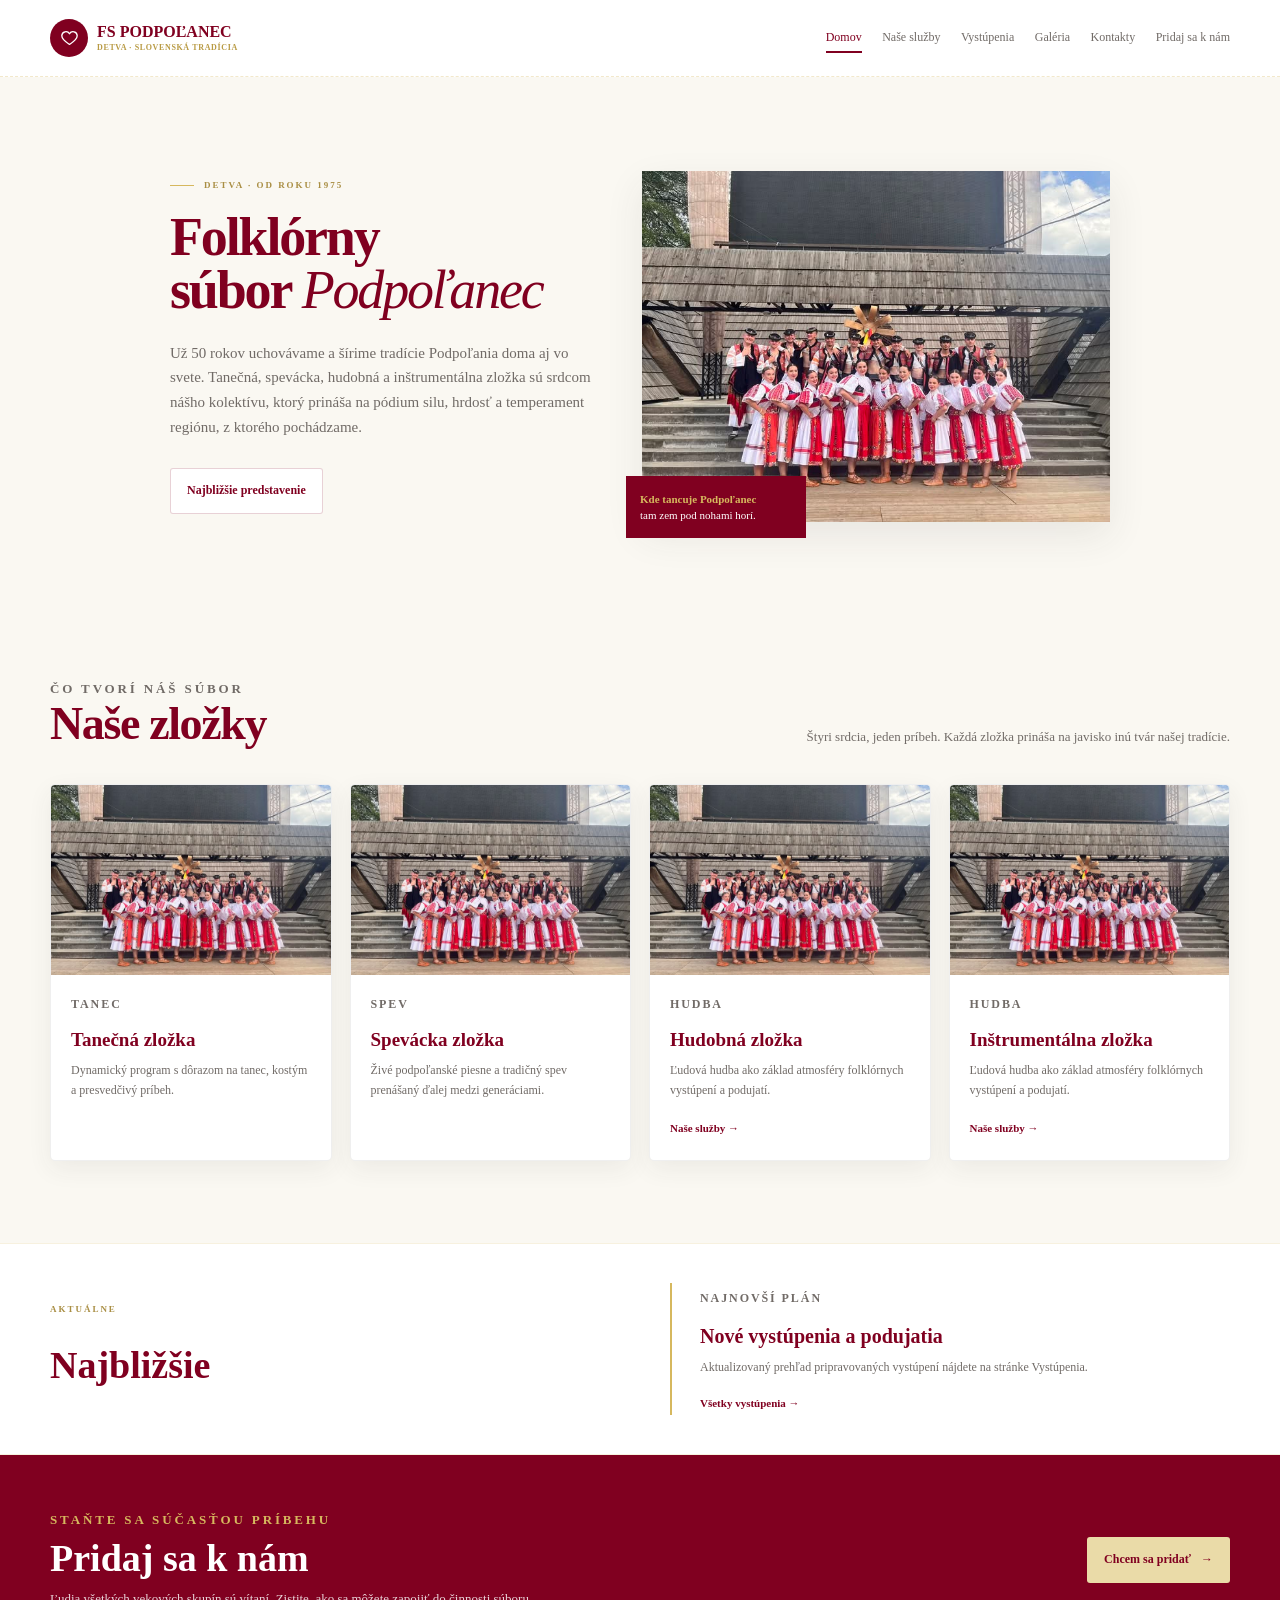
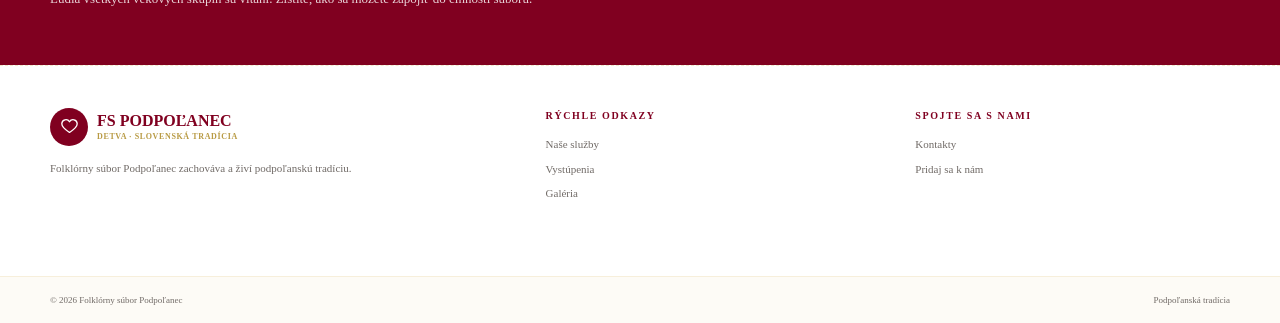
==== index.html @ 371259ec "takmer dokončená stránka domov" ====
<!doctype html>
<html lang="sk">
  <head>
    <meta charset="utf-8">
    <meta name="viewport" content="width=device-width, initial-scale=1">
    <meta name="theme-color" content="#faf8f2">
    <title>Folklórny súbor Podpoľanec | Domov</title>
    <link rel="stylesheet" href="styles.css">
    <script src="script.js" defer></script>
  </head>
  <body>
    <header class="site-header">
      <div class="header-inner">
        <a class="brand" href="index.html" aria-label="Folklórny súbor Podpoľanec, domov">
          <span class="brand-mark" aria-hidden="true"><svg viewBox="0 0 24 24"><path d="M20.8 8.8c0 4.1-8.8 10-8.8 10S3.2 12.9 3.2 8.8a4.7 4.7 0 0 1 8.8-2.2 4.7 4.7 0 0 1 8.8 2.2Z"/></svg></span>
          <span class="brand-copy"><span class="brand-name">FS PODPOĽANEC</span><span class="brand-tagline">DETVA · SLOVENSKÁ TRADÍCIA</span></span>
        </a>
        <button class="menu-toggle" type="button" aria-label="Otvoriť navigáciu" aria-expanded="false" aria-controls="primary-navigation"><span></span><span></span><span></span></button>
        <nav class="primary-navigation" id="primary-navigation" aria-label="Hlavná navigácia">
          <a class="nav-link is-current" href="index.html" aria-current="page">Domov</a>
          <a class="nav-link" href="nase-sluzby.html">Naše služby</a>
          <a class="nav-link" href="vystupenia.html">Vystúpenia</a>
          <a class="nav-link" href="galeria.html">Galéria</a>
          <a class="nav-link" href="kontakty.html">Kontakty</a>
          <a class="nav-link" href="pridaj-sa-k-nam.html">Pridaj sa k nám</a>
        </nav>
      </div>
    </header>

    <main>
      <section class="hero">
        <div class="hero-inner">
          <div class="hero-copy">
            <p class="hero-kicker"><span></span>Detva · od roku 1975</p>
            <h1><span>Folklórny</span><span>súbor <em>Podpoľanec</em></span></h1>
            <p class="hero-intro">Už 50 rokov uchovávame a šírime tradície Podpoľania doma aj vo svete. Tanečná, spevácka, hudobná a inštrumentálna zložka sú srdcom nášho kolektívu, ktorý prináša na pódium silu, hrdosť a temperament regiónu, z ktorého pochádzame.</p>
            <div class="hero-actions">
              <a class="button button-secondary" href="vystupenia.html">Najbližšie predstavenie</a>
            </div>
          </div>
          <div class="hero-media">
            <img src="assets/foto%20domov.jpg" alt="Folklórny súbor na vystúpení">
            <p class="hero-caption"><strong>Kde tancuje Podpoľanec</strong><br>tam zem pod nohami horí.</p>
          </div>
        </div>
      </section>

      <section class="section section-cream" aria-labelledby="ensembles-title">
        <div class="container">
          <div class="section-heading">
            <div><p class="section-kicker">Čo tvorí náš súbor</p><h2 id="ensembles-title">Naše zložky</h2></div>
            <p>Štyri srdcia, jeden príbeh. Každá zložka prináša na javisko inú tvár našej tradície.</p>
          </div>
          <div class="card-grid">
            <article class="card">
              <img class="card-image" src="assets/foto%20domov.jpg" alt="Tanečný pohyb súboru">
              <div class="card-body"><p class="card-kicker">Tanec</p><h3>Tanečná zložka</h3><p>Dynamický program s dôrazom na tanec, kostým a presvedčivý príbeh.</p></div>
            </article>
            <article class="card">
              <img class="card-image" src="assets/foto%20domov.jpg" alt="Vystúpenie folklórneho súboru">
              <div class="card-body"><p class="card-kicker">Spev</p><h3>Spevácka zložka</h3><p>Živé podpoľanské piesne a tradičný spev prenášaný ďalej medzi generáciami.</p></div>
            </article>
            <article class="card">
              <img class="card-image" src="assets/foto%20domov.jpg" alt="Folklórny hudobný program">
              <div class="card-body"><p class="card-kicker">Hudba</p><h3>Hudobná zložka</h3><p>Ľudová hudba ako základ atmosféry folklórnych vystúpení a podujatí.</p><a class="card-link" href="nase-sluzby.html">Naše služby →</a></div>
            </article>
            <article class="card">
              <img class="card-image" src="assets/foto%20domov.jpg" alt="Členovia súboru na javisku">
              <div class="card-body"><p class="card-kicker">Hudba</p><h3>Inštrumentálna zložka</h3><p>Ľudová hudba ako základ atmosféry folklórnych vystúpení a podujatí.</p><a class="card-link" href="nase-sluzby.html">Naše služby →</a></div>
            </article>
          </div>
        </div>
      </section>

      <section class="news-strip">
        <div class="container news-inner">
          <div class="news-title"><p class="section-kicker">Aktuálne</p><h2>Najbližšie</h2></div>
          <article class="news-feature"><p class="card-kicker">Najnovší plán</p><h3>Nové vystúpenia a podujatia</h3><p>Aktualizovaný prehľad pripravovaných vystúpení nájdete na stránke Vystúpenia.</p><a class="card-link" href="vystupenia.html">Všetky vystúpenia →</a></article>
        </div>
      </section>

      <section class="join-banner">
        <div class="container join-inner">
          <div><p class="eyebrow">Staňte sa súčasťou príbehu</p><h2>Pridaj sa k nám</h2><p>Ľudia všetkých vekových skupín sú vítaní. Zistite, ako sa môžete zapojiť do činnosti súboru.</p></div>
          <a class="button" href="pridaj-sa-k-nam.html">Chcem sa pridať <span aria-hidden="true">→</span></a>
        </div>
      </section>
    </main>

    <footer class="site-footer">
      <div class="container footer-inner">
        <div class="footer-about"><a class="brand" href="index.html"><span class="brand-mark" aria-hidden="true"><svg viewBox="0 0 24 24"><path d="M20.8 8.8c0 4.1-8.8 10-8.8 10S3.2 12.9 3.2 8.8a4.7 4.7 0 0 1 8.8-2.2 4.7 4.7 0 0 1 8.8 2.2Z"/></svg></span><span class="brand-copy"><span class="brand-name">FS PODPOĽANEC</span><span class="brand-tagline">DETVA · SLOVENSKÁ TRADÍCIA</span></span></a><p>Folklórny súbor Podpoľanec zachováva a živí podpoľanskú tradíciu.</p></div>
        <div><h2 class="footer-heading">Rýchle odkazy</h2><div class="footer-links"><a href="nase-sluzby.html">Naše služby</a><a href="vystupenia.html">Vystúpenia</a><a href="galeria.html">Galéria</a></div></div>
        <div><h2 class="footer-heading">Spojte sa s nami</h2><div class="footer-links"><a href="kontakty.html">Kontakty</a><a href="pridaj-sa-k-nam.html">Pridaj sa k nám</a></div></div>
      </div>
      <div class="footer-bottom"><div class="container footer-bottom-inner"><span>© 2026 Folklórny súbor Podpoľanec</span><span>Podpoľanská tradícia</span></div></div>
    </footer>
  </body>
</html>
---- styles.css ----
:root {
  color-scheme: light;
  --burgundy: #800020;
  --burgundy-dark: #680019;
  --cream: #faf8f2;
  --cream-dark: #f2eadb;
  --gold: #d6b85e;
  --gold-light: #eadba8;
  --white: #fff;
  --text: #383333;
  --muted: #716b67;
  --line: rgba(214, 184, 94, 0.32);
  --shadow: 0 14px 36px rgba(56, 51, 51, 0.09);
  --content: 1180px;
}

* {
  box-sizing: border-box;
}

html {
  scroll-behavior: smooth;
}

body {
  min-width: 320px;
  margin: 0;
  color: var(--text);
  background: var(--cream);
  font-family: Georgia, "Times New Roman", serif;
  line-height: 1.6;
}

img {
  max-width: 100%;
}

a {
  color: inherit;
}

button,
input,
select,
textarea {
  font: inherit;
}

.site-header {
  position: relative;
  z-index: 20;
  border-bottom: 1px dashed var(--line);
  background: var(--white);
}

.header-inner {
  display: flex;
  width: min(calc(100% - 48px), var(--content));
  min-height: 76px;
  align-items: center;
  justify-content: space-between;
  gap: 24px;
  margin-inline: auto;
}

.brand {
  display: inline-flex;
  flex: 0 0 auto;
  align-items: center;
  gap: 9px;
  color: var(--burgundy);
  text-decoration: none;
}

.brand-mark {
  display: grid;
  width: 38px;
  aspect-ratio: 1;
  flex: 0 0 auto;
  place-items: center;
  border-radius: 50%;
  background: var(--burgundy);
}

.brand-mark svg {
  width: 21px;
  fill: none;
  stroke: var(--white);
  stroke-linecap: round;
  stroke-linejoin: round;
  stroke-width: 1.5;
}

.brand-copy {
  display: flex;
  flex-direction: column;
  gap: 2px;
}

.brand-name {
  font-size: 16px;
  font-weight: 700;
  line-height: 1.1;
}

.brand-tagline {
  color: #b89a43;
  font-size: 8px;
  font-weight: 700;
  letter-spacing: 0.08em;
  line-height: 1.2;
}

.primary-navigation {
  display: flex;
  height: 76px;
  align-items: center;
  justify-content: flex-end;
  gap: clamp(12px, 1.6vw, 24px);
}

.nav-link {
  position: relative;
  display: inline-flex;
  min-height: 44px;
  align-items: center;
  color: var(--muted);
  font-size: 12px;
  text-decoration: none;
  white-space: nowrap;
}

.nav-link::after {
  position: absolute;
  right: 0;
  bottom: 7px;
  left: 0;
  height: 2px;
  background: var(--burgundy);
  content: "";
  transform: scaleX(0);
  transition: transform 160ms ease;
}

.nav-link:hover,
.nav-link:focus-visible,
.nav-link.is-current {
  color: var(--burgundy);
}

.nav-link:hover::after,
.nav-link:focus-visible::after,
.nav-link.is-current::after {
  transform: scaleX(1);
}

.menu-toggle {
  display: none;
}

.brand:focus-visible,
.menu-toggle:focus-visible,
.nav-link:focus-visible,
.button:focus-visible,
.card-link:focus-visible,
input:focus-visible,
select:focus-visible,
textarea:focus-visible {
  outline: 2px solid var(--gold);
  outline-offset: 3px;
}

.container {
  width: min(calc(100% - 48px), var(--content));
  margin-inline: auto;
}

.narrow-container {
  width: min(calc(100% - 48px), 940px);
  margin-inline: auto;
}

.hero {
  background: var(--cream);
}

.hero-inner {
  display: grid;
  width: min(calc(100% - 48px), 940px);
  min-height: 520px;
  grid-template-columns: minmax(0, 48fr) minmax(0, 52fr);
  column-gap: 40px;
  align-items: center;
  margin-inline: auto;
  padding: 74px 0 56px;
}

.hero-copy {
  position: relative;
  z-index: 2;
  padding-right: 8px;
}

.hero-kicker,
.section-kicker,
.page-kicker,
.eyebrow {
  margin: 0 0 18px;
  color: #a98e43;
  font-size: 9px;
  font-weight: 700;
  letter-spacing: 0.22em;
  text-transform: uppercase;
}

.hero-kicker {
  display: flex;
  align-items: center;
  gap: 10px;
}

.hero-kicker span {
  width: 24px;
  height: 1px;
  background: var(--gold);
}

.hero h1,
.page-title {
  margin: 0;
  color: var(--burgundy);
  line-height: 0.98;
  letter-spacing: -0.04em;
}

.hero h1 {
  font-size: clamp(44px, 5vw, 54px);
}

.hero h1 span {
  display: block;
  white-space: nowrap;
}

.hero h1 em {
  font-weight: 400;
}

.hero-intro,
.page-intro {
  color: var(--muted);
  line-height: 1.65;
}

.hero-intro {
  margin: 24px 0 28px;
  font-size: 15px;
}

.hero-actions {
  display: flex;
  align-items: center;
  gap: 12px;
}

.button {
  display: inline-flex;
  min-height: 46px;
  align-items: center;
  justify-content: center;
  gap: 10px;
  border: 1px solid transparent;
  border-radius: 3px;
  padding: 11px 16px;
  font-size: 12px;
  font-weight: 700;
  text-decoration: none;
  transition: 160ms ease;
}

.button-primary {
  background: var(--burgundy);
  color: var(--white);
}

.button-primary:hover {
  background: var(--burgundy-dark);
  transform: translateY(-1px);
}

.button-secondary {
  border-color: rgba(128, 0, 32, 0.18);
  background: var(--white);
  color: var(--burgundy);
}

.button-gold {
  background: var(--gold-light);
  color: var(--burgundy);
}

.hero-media {
  position: relative;
  width: 100%;
  aspect-ratio: 4 / 3;
  background: #d7d7d7;
  box-shadow: var(--shadow);
}

.hero-media img {
  display: block;
  width: 100%;
  height: 100%;
  object-fit: cover;
}

.hero-caption {
  position: absolute;
  bottom: -16px;
  left: -16px;
  width: 180px;
  margin: 0;
  padding: 16px 14px 14px;
  background: var(--burgundy);
  color: var(--white);
  font-size: 11px;
  line-height: 1.45;
}

.hero-caption strong {
  color: var(--gold);
}

.ensembles {
  border-top: 1px solid rgba(214, 184, 94, 0.16);
  background: rgba(255, 255, 255, 0.35);
}

.ensembles-inner {
  display: grid;
  width: min(calc(100% - 48px), 940px);
  min-height: 132px;
  grid-template-columns: 41% 59%;
  align-items: center;
  margin-inline: auto;
  padding: 34px 0;
}

.ensembles h2,
.section-heading h2 {
  margin: 0;
  color: var(--burgundy);
  letter-spacing: -0.03em;
}

.ensembles h2 {
  font-size: 40px;
  line-height: 1;
}

.ensembles-intro {
  margin: 0;
  color: var(--muted);
  font-size: 13px;
  line-height: 1.7;
}

.section {
  padding: 82px 0;
}

.section-white {
  background: rgba(255, 255, 255, 0.72);
}

.section-cream {
  background: var(--cream);
}

.section-heading {
  display: flex;
  align-items: end;
  justify-content: space-between;
  gap: 32px;
  margin-bottom: 36px;
}

.section-heading h2 {
  font-size: clamp(34px, 4vw, 46px);
  line-height: 1.05;
}

.section-heading p {
  max-width: 430px;
  margin: 0;
  color: var(--muted);
  font-size: 13px;
}

.card-grid {
  display: grid;
  grid-template-columns: repeat(4, minmax(0, 1fr));
  gap: 18px;
}

.card {
  overflow: hidden;
  border: 1px solid rgba(56, 51, 51, 0.08);
  border-radius: 5px;
  background: var(--white);
  box-shadow: 0 8px 24px rgba(56, 51, 51, 0.07);
}

.card-image {
  display: block;
  width: 100%;
  height: 190px;
  object-fit: cover;
  background: var(--cream-dark);
}

.card-body {
  padding: 20px;
}

.card-meta,
.card-kicker {
  color: #a98e43;
  font-size: 8px;
  font-weight: 700;
  letter-spacing: 0.16em;
  text-transform: uppercase;
}

.card h3,
.card h4 {
  margin: 7px 0 10px;
  color: var(--burgundy);
  font-size: 19px;
  line-height: 1.15;
}

.card p {
  margin: 0 0 14px;
  color: var(--muted);
  font-size: 12px;
  line-height: 1.65;
}

.card-link {
  color: var(--burgundy);
  font-size: 11px;
  font-weight: 700;
  text-decoration: none;
}

.news-strip {
  border-top: 1px solid rgba(214, 184, 94, 0.2);
  border-bottom: 1px solid rgba(214, 184, 94, 0.2);
  background: var(--white);
}

.news-inner {
  display: grid;
  min-height: 210px;
  grid-template-columns: 1fr 1fr;
  align-items: center;
  gap: 60px;
}

.news-title h2,
.news-feature h3 {
  color: var(--burgundy);
  margin: 0;
}

.news-title h2 {
  font-size: 38px;
}

.news-feature {
  border-left: 2px solid var(--gold);
  padding-left: 28px;
}

.news-feature h3 {
  font-size: 20px;
}

.news-feature p {
  margin: 6px 0 12px;
  color: var(--muted);
  font-size: 12px;
}

.join-banner {
  background: var(--burgundy);
  color: var(--white);
}

.join-inner {
  display: flex;
  min-height: 210px;
  align-items: center;
  justify-content: space-between;
  gap: 40px;
}

.join-banner .eyebrow {
  color: var(--gold);
  margin-bottom: 8px;
}

.join-banner h2 {
  margin: 0 0 10px;
  font-size: 38px;
  line-height: 1.05;
}

.join-banner p {
  max-width: 560px;
  margin: 0;
  color: rgba(255, 255, 255, 0.82);
  font-size: 13px;
}

.join-banner .button {
  flex: 0 0 auto;
  background: var(--gold-light);
  color: var(--burgundy);
}

.page-hero {
  min-height: 270px;
  border-bottom: 1px solid rgba(214, 184, 94, 0.12);
  background: var(--cream);
}

.page-hero-inner {
  display: grid;
  min-height: 270px;
  grid-template-columns: 1fr 1fr;
  align-items: center;
  gap: 60px;
}

.page-hero h1 {
  font-size: clamp(48px, 6vw, 68px);
}

.page-intro {
  max-width: 470px;
  margin: 0;
  font-size: 14px;
}

.split-hero {
  min-height: 390px;
  align-items: center;
}

.split-hero-media {
  position: relative;
  height: 300px;
  margin-left: 20px;
}

.split-hero-media img {
  width: 100%;
  height: 100%;
  object-fit: cover;
}

.split-hero-media::after {
  position: absolute;
  right: -10px;
  bottom: -10px;
  width: 90px;
  height: 3px;
  background: var(--gold);
  content: "";
}

.split-hero-media .vertical-note {
  position: absolute;
  top: 0;
  right: -30px;
  color: var(--burgundy);
  font-size: 7px;
  font-weight: 700;
  letter-spacing: 0.18em;
  writing-mode: vertical-rl;
  text-transform: uppercase;
}

.story-grid {
  display: grid;
  grid-template-columns: 35% 65%;
  gap: 48px;
  align-items: start;
}

.story-grid h2 {
  margin: 0;
  color: var(--burgundy);
  font-size: 38px;
  line-height: 1.1;
}

.story-grid p {
  margin: 0;
  color: var(--muted);
  font-size: 14px;
}

.ensemble-grid {
  display: grid;
  grid-template-columns: repeat(4, minmax(0, 1fr));
  gap: 18px;
}

.icon-row {
  display: flex;
  gap: 14px;
  margin-bottom: 18px;
  color: var(--burgundy);
  font-size: 11px;
  font-weight: 700;
}

.icon-row span {
  color: var(--muted);
  font-weight: 400;
}

.service-list {
  display: grid;
  grid-template-columns: 1fr;
  gap: 16px;
}

.service-row {
  display: grid;
  min-height: 210px;
  grid-template-columns: 38% 62%;
  overflow: hidden;
  border: 1px solid rgba(56, 51, 51, 0.06);
  border-radius: 5px;
  background: var(--white);
  box-shadow: 0 8px 24px rgba(56, 51, 51, 0.04);
}

.service-row:nth-child(even) {
  grid-template-columns: 62% 38%;
}

.service-row:nth-child(even) .service-image {
  grid-column: 2;
  grid-row: 1;
}

.service-row:nth-child(even) .service-copy {
  grid-column: 1;
  grid-row: 1;
}

.service-image {
  width: 100%;
  height: 100%;
  min-height: 210px;
  object-fit: cover;
}

.service-copy {
  display: flex;
  flex-direction: column;
  justify-content: center;
  padding: 32px 38px;
}

.service-copy h2 {
  margin: 4px 0 10px;
  color: var(--burgundy);
  font-size: 26px;
  line-height: 1.1;
}

.service-copy p {
  margin: 0 0 16px;
  color: var(--muted);
  font-size: 12px;
}

.filter-row {
  display: flex;
  align-items: center;
  justify-content: space-between;
  gap: 20px;
  margin-bottom: 28px;
}

.filter-pills {
  display: flex;
  flex-wrap: wrap;
  gap: 8px;
}

.filter-pill {
  border: 1px solid rgba(128, 0, 32, 0.16);
  border-radius: 999px;
  background: var(--white);
  color: var(--burgundy);
  padding: 8px 16px;
  font-size: 11px;
  cursor: pointer;
}

.filter-pill.is-active {
  border-color: var(--burgundy);
  background: var(--burgundy);
  color: var(--white);
}

.gallery-grid,
.performance-grid {
  display: grid;
  grid-template-columns: repeat(4, minmax(0, 1fr));
  gap: 18px;
}

.gallery-card {
  margin: 0;
  border-radius: 5px;
  background: var(--white);
  box-shadow: 0 8px 24px rgba(56, 51, 51, 0.05);
}

.gallery-card img {
  width: 100%;
  aspect-ratio: 4 / 3;
  object-fit: cover;
  display: block;
}

.gallery-card figcaption {
  padding: 16px;
  color: var(--muted);
  font-size: 11px;
}

.gallery-card strong {
  display: block;
  color: var(--burgundy);
  font-size: 13px;
}

.performance-grid {
  grid-template-columns: repeat(3, minmax(0, 1fr));
}

.contact-grid {
  display: grid;
  grid-template-columns: repeat(3, minmax(0, 1fr));
  gap: 20px;
}

.contact-card {
  min-height: 220px;
  border: 1px solid var(--line);
  border-radius: 5px;
  background: var(--white);
  padding: 28px;
  box-shadow: 0 8px 24px rgba(56, 51, 51, 0.04);
}

.contact-card h2 {
  margin: 8px 0 12px;
  color: var(--burgundy);
  font-size: 20px;
}

.contact-card p {
  min-height: 42px;
  color: var(--muted);
  font-size: 12px;
}

.contact-card a {
  color: var(--burgundy);
  font-size: 11px;
  font-weight: 700;
  text-decoration: none;
}

.contact-banner {
  display: grid;
  grid-template-columns: 1fr 1fr;
  gap: 40px;
  align-items: center;
  border-top: 1px dashed var(--line);
  padding: 38px 0;
}

.contact-banner h2 {
  margin: 0;
  color: var(--burgundy);
  font-size: 38px;
}

.contact-values {
  display: grid;
  grid-template-columns: repeat(2, minmax(0, 1fr));
  gap: 18px;
}

.contact-values strong {
  display: block;
  color: #a98e43;
  font-size: 9px;
  letter-spacing: 0.12em;
  text-transform: uppercase;
}

.contact-values span {
  color: var(--muted);
  font-size: 13px;
}

.join-page-grid {
  display: grid;
  grid-template-columns: 42% 58%;
  gap: 56px;
  align-items: start;
}

.join-benefits {
  margin: 28px 0 0;
  padding: 0;
  list-style: none;
}

.join-benefits li {
  position: relative;
  margin: 11px 0;
  padding-left: 22px;
  color: var(--muted);
  font-size: 13px;
}

.join-benefits li::before {
  position: absolute;
  left: 0;
  color: var(--burgundy);
  content: "✓";
  font-weight: 700;
}

.form-card {
  border: 1px solid var(--line);
  border-radius: 6px;
  background: var(--white);
  box-shadow: var(--shadow);
  padding: 38px;
}

.form-card h2 {
  margin: 4px 0 8px;
  color: var(--burgundy);
  font-size: 32px;
  line-height: 1;
}

.form-card > p {
  margin: 0 0 24px;
  color: var(--muted);
  font-size: 12px;
}

.form-grid {
  display: grid;
  grid-template-columns: 1fr 1fr;
  gap: 16px;
  border-top: 1px solid rgba(214, 184, 94, 0.22);
  padding-top: 24px;
}

.field {
  display: flex;
  flex-direction: column;
  gap: 7px;
}

.field-full {
  grid-column: 1 / -1;
}

.field label {
  color: var(--burgundy);
  font-size: 11px;
  font-weight: 700;
}

.field input,
.field select,
.field textarea {
  width: 100%;
  border: 1px solid rgba(56, 51, 51, 0.16);
  border-radius: 3px;
  background: var(--white);
  color: var(--text);
  padding: 12px 13px;
  outline: none;
}

.field textarea {
  min-height: 110px;
  resize: vertical;
}

.form-actions {
  display: flex;
  grid-column: 1 / -1;
  align-items: center;
  justify-content: space-between;
  gap: 16px;
  border-top: 1px solid rgba(214, 184, 94, 0.18);
  margin-top: 4px;
  padding-top: 18px;
}

.form-actions small {
  color: var(--muted);
  font-size: 9px;
}

.site-footer {
  background: var(--white);
  border-top: 1px dashed rgba(214, 184, 94, 0.32);
}

.footer-inner {
  display: grid;
  min-height: 210px;
  grid-template-columns: 1.4fr 1fr 1fr;
  align-items: start;
  gap: 55px;
  padding: 42px 0 32px;
}

.footer-about p {
  max-width: 330px;
  margin: 14px 0 0;
  color: var(--muted);
  font-size: 11px;
}

.footer-heading {
  margin: 0 0 12px;
  color: var(--burgundy);
  font-size: 10px;
  letter-spacing: 0.16em;
  text-transform: uppercase;
}

.footer-links {
  display: flex;
  flex-direction: column;
  gap: 7px;
}

.footer-links a {
  color: var(--muted);
  font-size: 11px;
  text-decoration: none;
}

.footer-links a:hover {
  color: var(--burgundy);
}

.footer-quote {
  color: var(--burgundy);
  font-size: 17px;
  font-style: italic;
  line-height: 1.5;
}

.footer-bottom {
  border-top: 1px solid rgba(214, 184, 94, 0.18);
  background: #fdfbf6;
}

.footer-bottom-inner {
  display: flex;
  min-height: 46px;
  align-items: center;
  justify-content: space-between;
  color: var(--muted);
  font-size: 9px;
}

[hidden] {
  display: none !important;
}

@media (max-width: 980px) {
  .header-inner {
    width: min(calc(100% - 32px), var(--content));
  }

  .primary-navigation {
    gap: 10px;
  }

  .nav-link {
    font-size: 11px;
  }

  .card-grid,
  .ensemble-grid,
  .gallery-grid {
    grid-template-columns: repeat(2, minmax(0, 1fr));
  }

  .performance-grid {
    grid-template-columns: repeat(2, minmax(0, 1fr));
  }
}

@media (max-width: 760px) {
  .header-inner {
    min-height: 70px;
  }

  .brand-name {
    font-size: 14px;
  }

  .menu-toggle {
    display: flex;
    width: 44px;
    height: 44px;
    flex-direction: column;
    align-items: center;
    justify-content: center;
    gap: 5px;
    border: 1px solid rgba(128, 0, 32, 0.2);
    border-radius: 3px;
    background: var(--white);
    cursor: pointer;
  }

  .menu-toggle span {
    width: 18px;
    height: 2px;
    background: var(--burgundy);
  }

  .primary-navigation {
    position: absolute;
    top: 100%;
    right: 0;
    left: 0;
    display: none;
    height: auto;
    align-items: stretch;
    flex-direction: column;
    gap: 0;
    padding: 8px 16px 16px;
    border-bottom: 1px solid var(--line);
    background: var(--white);
    box-shadow: 0 12px 18px rgba(56, 51, 51, 0.08);
  }

  .primary-navigation.is-open {
    display: flex;
  }

  .nav-link {
    min-height: 46px;
    border-bottom: 1px solid rgba(214, 184, 94, 0.18);
    font-size: 14px;
  }

  .nav-link::after {
    right: auto;
    bottom: 5px;
    width: 32px;
  }

  .container,
  .narrow-container,
  .ensembles-inner,
  .hero-inner {
    width: min(calc(100% - 32px), 540px);
  }

  .hero-inner,
  .page-hero-inner,
  .story-grid,
  .join-page-grid,
  .contact-banner {
    grid-template-columns: 1fr;
  }

  .hero-inner {
    min-height: 0;
    gap: 36px;
    padding: 48px 0 54px;
  }

  .hero h1 {
    font-size: clamp(38px, 11vw, 48px);
  }

  .hero-actions {
    align-items: stretch;
    flex-direction: column;
  }

  .button {
    width: 100%;
  }

  .hero-caption {
    left: 10px;
  }

  .ensembles-inner {
    min-height: 0;
    grid-template-columns: 1fr;
    gap: 18px;
  }

  .ensembles h2 {
    font-size: 34px;
  }

  .section {
    padding: 58px 0;
  }

  .section-heading,
  .join-inner,
  .filter-row {
    align-items: stretch;
    flex-direction: column;
  }

  .section-heading {
    display: flex;
  }

  .card-grid,
  .ensemble-grid,
  .gallery-grid,
  .performance-grid,
  .contact-grid,
  .footer-inner,
  .news-inner,
  .contact-values,
  .join-page-grid {
    grid-template-columns: 1fr;
  }

  .news-inner {
    gap: 28px;
    padding: 38px 0;
  }

  .join-inner {
    display: flex;
    min-height: 260px;
  }

  .join-banner h2 {
    font-size: 32px;
  }

  .page-hero,
  .page-hero-inner {
    min-height: 220px;
  }

  .page-hero-inner {
    gap: 24px;
    padding: 42px 0;
  }

  .page-hero h1 {
    font-size: 48px;
  }

  .split-hero {
    min-height: 0;
  }

  .split-hero-media {
    height: 260px;
    margin: 10px 20px 20px 0;
  }

  .split-hero-media .vertical-note {
    display: none;
  }

  .story-grid {
    gap: 18px;
  }

  .icon-row {
    flex-wrap: wrap;
  }

  .service-row,
  .service-row:nth-child(even) {
    grid-template-columns: 1fr;
  }

  .service-row:nth-child(even) .service-image,
  .service-row:nth-child(even) .service-copy {
    grid-column: 1;
  }

  .service-row:nth-child(even) .service-image {
    grid-row: 1;
  }

  .service-row:nth-child(even) .service-copy {
    grid-row: 2;
  }

  .service-copy {
    padding: 28px 24px;
  }

  .contact-grid {
    gap: 14px;
  }

  .contact-banner {
    gap: 24px;
  }

  .join-page-grid {
    gap: 36px;
  }

  .form-card {
    padding: 24px 18px;
  }

  .form-grid {
    grid-template-columns: 1fr;
  }

  .field-full,
  .form-actions {
    grid-column: 1;
  }

  .form-actions {
    align-items: stretch;
    flex-direction: column;
  }

  .footer-inner {
    gap: 28px;
  }

  .footer-bottom-inner {
    min-height: 64px;
    align-items: flex-start;
    flex-direction: column;
    justify-content: center;
  }
}

@media (prefers-reduced-motion: reduce) {
  html {
    scroll-behavior: auto;
  }

  *,
  *::before,
  *::after {
    transition-duration: 0.01ms !important;
  }
}
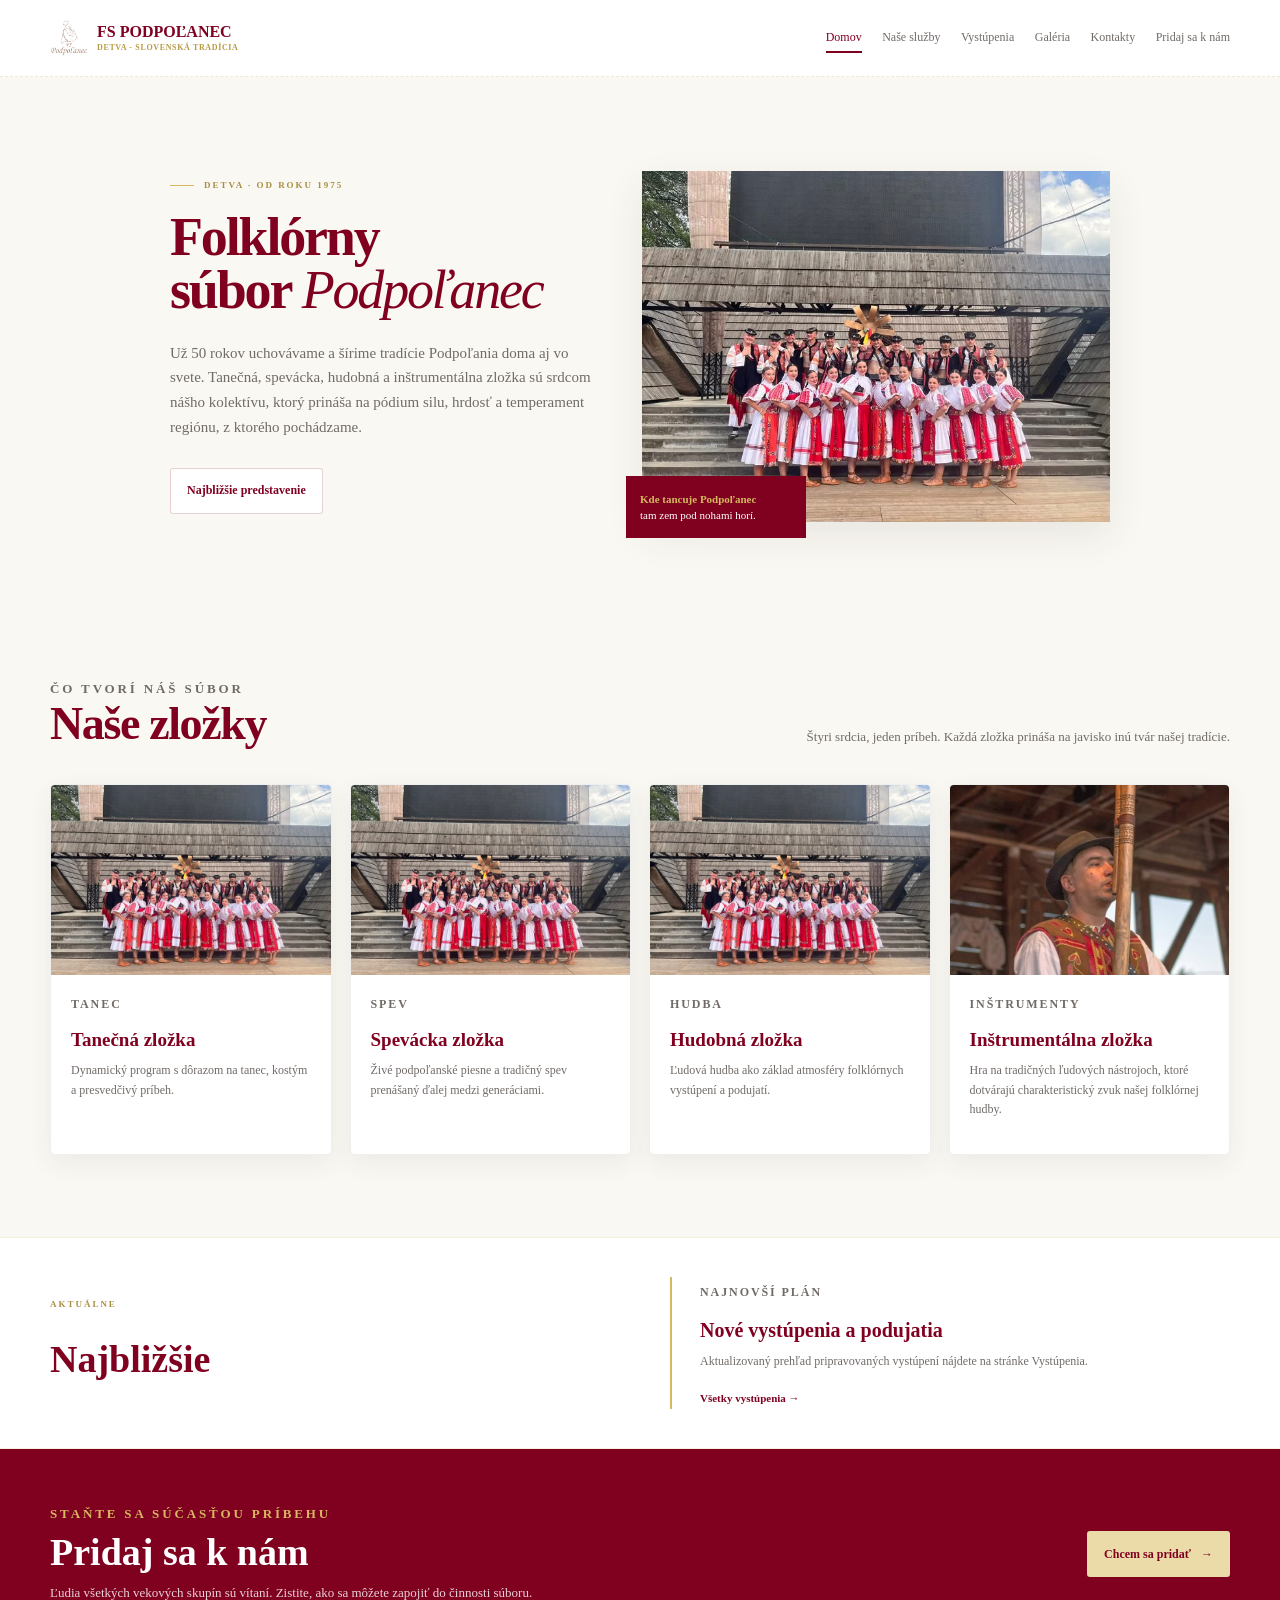
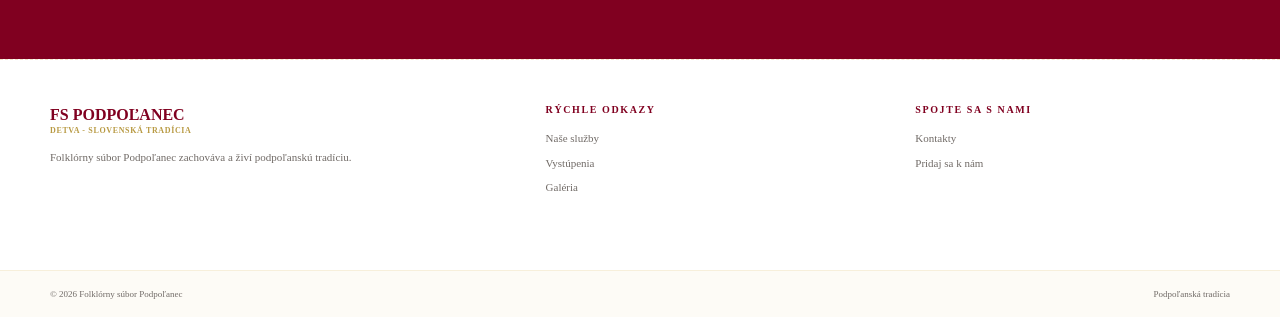
==== commit ab04cbe1: "upravená stránka domovna hodine 23.11." ====
--- a/index.html
+++ b/index.html
@@ -12,8 +12,8 @@
     <header class="site-header">
       <div class="header-inner">
         <a class="brand" href="index.html" aria-label="Folklórny súbor Podpoľanec, domov">
-          <span class="brand-mark" aria-hidden="true"><svg viewBox="0 0 24 24"><path d="M20.8 8.8c0 4.1-8.8 10-8.8 10S3.2 12.9 3.2 8.8a4.7 4.7 0 0 1 8.8-2.2 4.7 4.7 0 0 1 8.8 2.2Z"/></svg></span>
-          <span class="brand-copy"><span class="brand-name">FS PODPOĽANEC</span><span class="brand-tagline">DETVA · SLOVENSKÁ TRADÍCIA</span></span>
+          <img class="brand-logo" src="assets/logo_podpolanec_nalepka.png" alt="FS Podpoľanec" width="38" height="38">
+          <span class="brand-copy"><span class="brand-name">FS PODPOĽANEC</span><span class="brand-tagline">DETVA - SLOVENSKÁ TRADÍCIA</span></span>
         </a>
         <button class="menu-toggle" type="button" aria-label="Otvoriť navigáciu" aria-expanded="false" aria-controls="primary-navigation"><span></span><span></span><span></span></button>
         <nav class="primary-navigation" id="primary-navigation" aria-label="Hlavná navigácia">
@@ -62,11 +62,11 @@
             </article>
             <article class="card">
               <img class="card-image" src="assets/foto%20domov.jpg" alt="Folklórny hudobný program">
-              <div class="card-body"><p class="card-kicker">Hudba</p><h3>Hudobná zložka</h3><p>Ľudová hudba ako základ atmosféry folklórnych vystúpení a podujatí.</p><a class="card-link" href="nase-sluzby.html">Naše služby →</a></div>
+              <div class="card-body"><p class="card-kicker">Hudba</p><h3>Hudobná zložka</h3><p>Ľudová hudba ako základ atmosféry folklórnych vystúpení a podujatí.</p></div>
             </article>
             <article class="card">
-              <img class="card-image" src="assets/foto%20domov.jpg" alt="Členovia súboru na javisku">
-              <div class="card-body"><p class="card-kicker">Hudba</p><h3>Inštrumentálna zložka</h3><p>Ľudová hudba ako základ atmosféry folklórnych vystúpení a podujatí.</p><a class="card-link" href="nase-sluzby.html">Naše služby →</a></div>
+              <img class="card-image" src="assets/inštrumentálna.jpg?v=1" alt="Hudobník s tradičnou fajfkou na vystúpení">
+              <div class="card-body"><p class="card-kicker">INŠTRUMENTY</p><h3>Inštrumentálna zložka</h3><p>Hra na tradičných ľudových nástrojoch, ktoré dotvárajú charakteristický zvuk našej folklórnej hudby.</p></div>
             </article>
           </div>
         </div>
@@ -89,7 +89,7 @@
 
     <footer class="site-footer">
       <div class="container footer-inner">
-        <div class="footer-about"><a class="brand" href="index.html"><span class="brand-mark" aria-hidden="true"><svg viewBox="0 0 24 24"><path d="M20.8 8.8c0 4.1-8.8 10-8.8 10S3.2 12.9 3.2 8.8a4.7 4.7 0 0 1 8.8-2.2 4.7 4.7 0 0 1 8.8 2.2Z"/></svg></span><span class="brand-copy"><span class="brand-name">FS PODPOĽANEC</span><span class="brand-tagline">DETVA · SLOVENSKÁ TRADÍCIA</span></span></a><p>Folklórny súbor Podpoľanec zachováva a živí podpoľanskú tradíciu.</p></div>
+        <div class="footer-about"><a class="brand" href="index.html"><span class="brand-copy"><span class="brand-name">FS PODPOĽANEC</span><span class="brand-tagline">DETVA - SLOVENSKÁ TRADÍCIA</span></span></a><p>Folklórny súbor Podpoľanec zachováva a živí podpoľanskú tradíciu.</p></div>
         <div><h2 class="footer-heading">Rýchle odkazy</h2><div class="footer-links"><a href="nase-sluzby.html">Naše služby</a><a href="vystupenia.html">Vystúpenia</a><a href="galeria.html">Galéria</a></div></div>
         <div><h2 class="footer-heading">Spojte sa s nami</h2><div class="footer-links"><a href="kontakty.html">Kontakty</a><a href="pridaj-sa-k-nam.html">Pridaj sa k nám</a></div></div>
       </div>
--- a/styles.css
+++ b/styles.css
@@ -72,24 +72,19 @@
   text-decoration: none;
 }
 
-.brand-mark {
-  display: grid;
-  width: 38px;
-  aspect-ratio: 1;
-  flex: 0 0 auto;
-  place-items: center;
-  border-radius: 50%;
-  background: var(--burgundy);
-}
-
-.brand-mark svg {
-  width: 21px;
-  fill: none;
-  stroke: var(--white);
-  stroke-linecap: round;
-  stroke-linejoin: round;
-  stroke-width: 1.5;
-}
+.site-header .brand-logo {
+  display: block !important;
+  width: 38px !important;
+  max-width: 38px !important;
+  height: 38px !important;
+  max-height: 38px !important;
+  flex: 0 0 38px !important;
+  border: 0;
+  border-radius: 0;
+  background: transparent;
+  object-fit: contain;
+}
+
 
 .brand-copy {
   display: flex;
@@ -1032,8 +1027,28 @@
     min-height: 70px;
   }
 
+  .site-header .brand-logo {
+    width: 38px !important;
+    max-width: 38px !important;
+    height: 38px !important;
+    max-height: 38px !important;
+    flex-basis: 38px !important;
+  }
+
+  .header-inner {
+    gap: 12px;
+  }
+
+  .brand {
+    gap: 7px;
+  }
+
   .brand-name {
-    font-size: 14px;
+    font-size: 13px;
+  }
+
+  .brand-tagline {
+    font-size: 7px;
   }
 
   .menu-toggle {
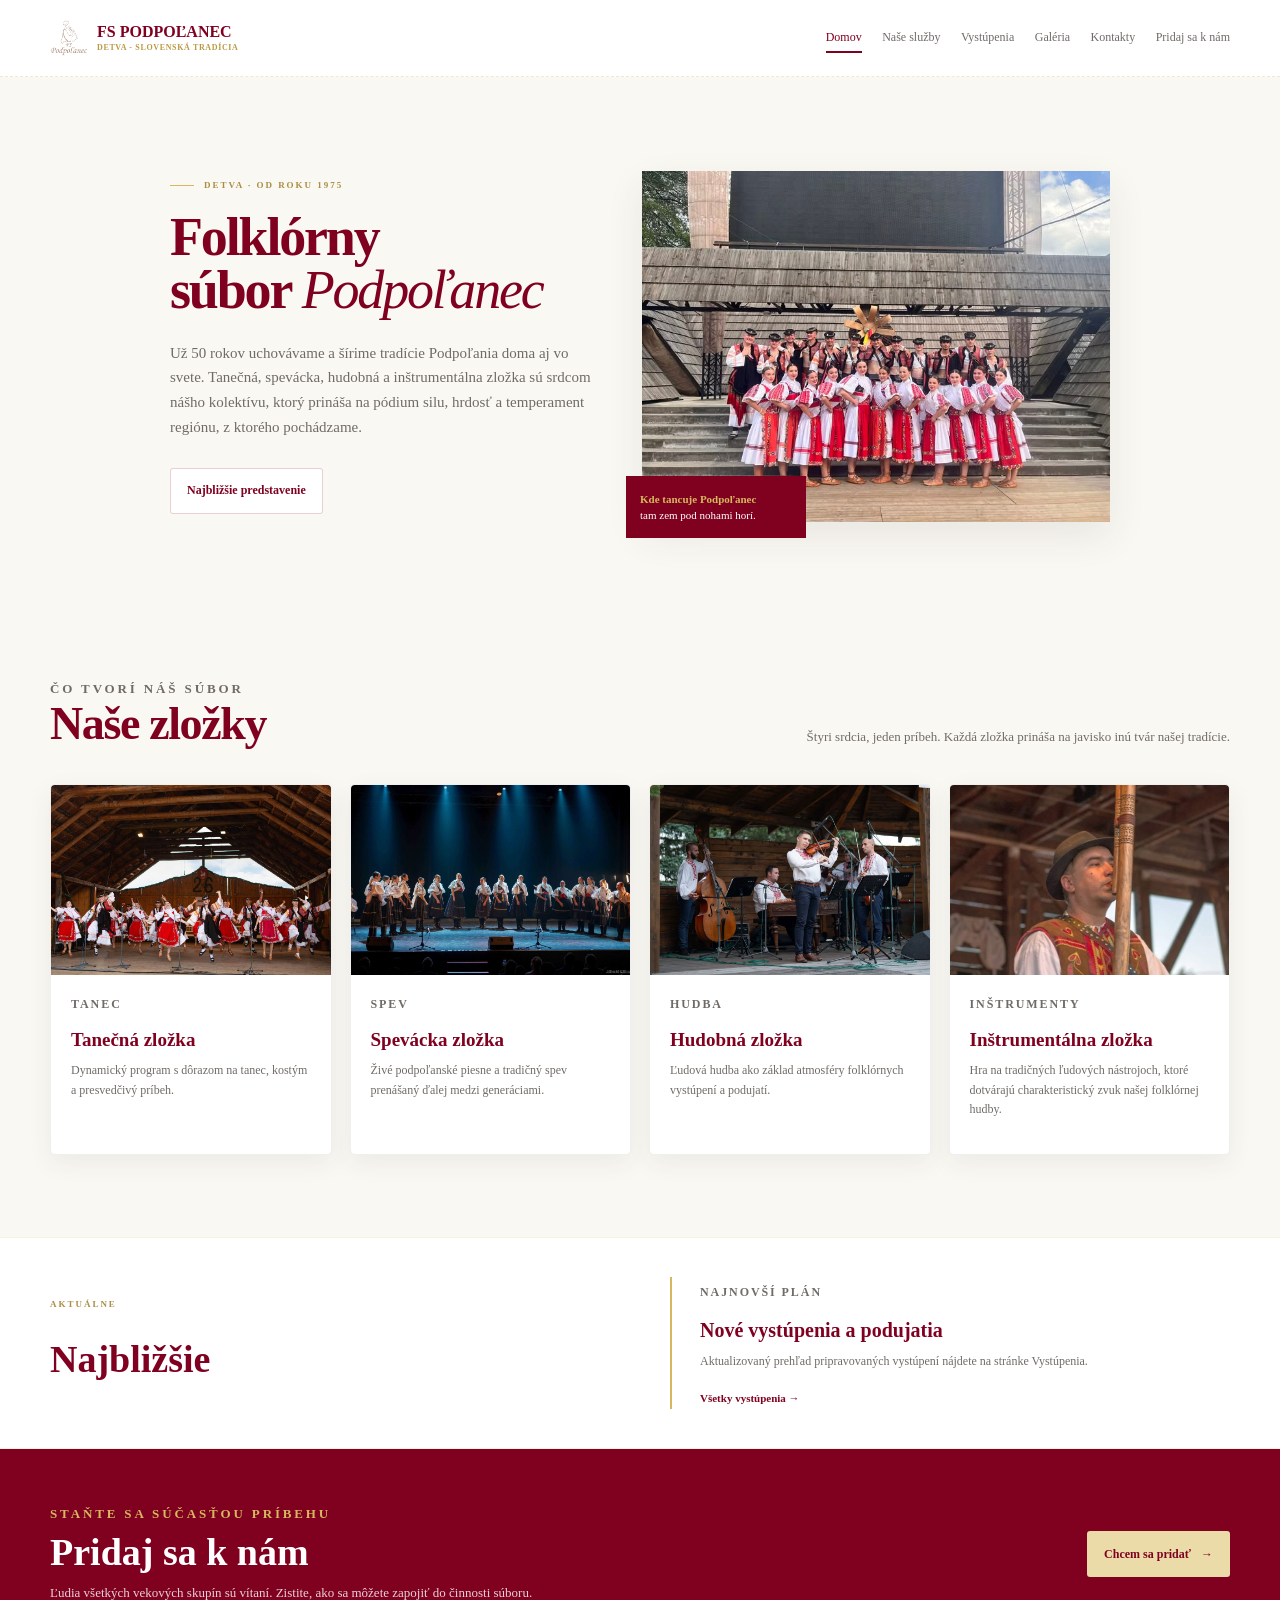
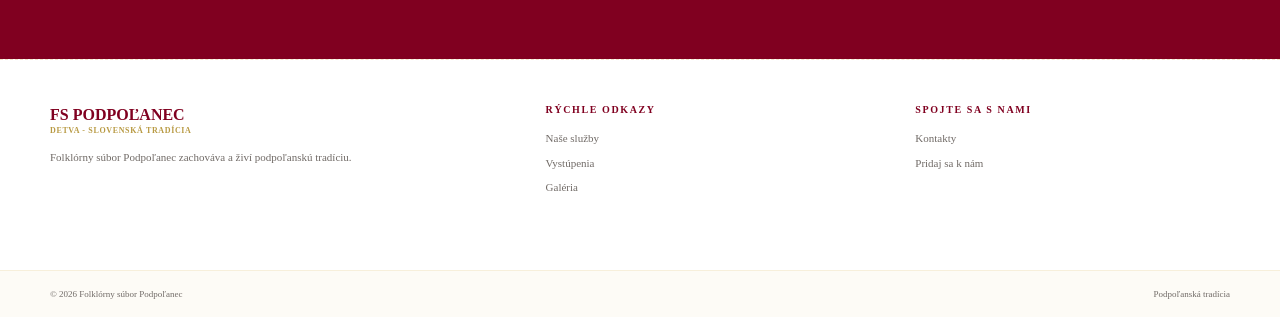
==== commit ac882ab1: "postupná uprava 24.11," ====
--- a/index.html
+++ b/index.html
@@ -53,15 +53,15 @@
           </div>
           <div class="card-grid">
             <article class="card">
-              <img class="card-image" src="assets/foto%20domov.jpg" alt="Tanečný pohyb súboru">
+              <img class="card-image" src="assets/tanecna-zlozka.jpg" alt="Tanečný pohyb súboru">
               <div class="card-body"><p class="card-kicker">Tanec</p><h3>Tanečná zložka</h3><p>Dynamický program s dôrazom na tanec, kostým a presvedčivý príbeh.</p></div>
             </article>
             <article class="card">
-              <img class="card-image" src="assets/foto%20domov.jpg" alt="Vystúpenie folklórneho súboru">
+              <img class="card-image" src="assets/spevacka%20zložka.jpg" alt="Vystúpenie folklórneho súboru">
               <div class="card-body"><p class="card-kicker">Spev</p><h3>Spevácka zložka</h3><p>Živé podpoľanské piesne a tradičný spev prenášaný ďalej medzi generáciami.</p></div>
             </article>
             <article class="card">
-              <img class="card-image" src="assets/foto%20domov.jpg" alt="Folklórny hudobný program">
+              <img class="card-image" src="assets/hudobna%20zložka.jpg" alt="Folklórny hudobný program">
               <div class="card-body"><p class="card-kicker">Hudba</p><h3>Hudobná zložka</h3><p>Ľudová hudba ako základ atmosféry folklórnych vystúpení a podujatí.</p></div>
             </article>
             <article class="card">
--- a/styles.css
+++ b/styles.css
@@ -730,6 +730,17 @@
   box-shadow: 0 8px 24px rgba(56, 51, 51, 0.05);
 }
 
+.gallery-open {
+  display: block;
+  width: 100%;
+  overflow: hidden;
+  padding: 0;
+  border: 0;
+  border-radius: 5px;
+  background: transparent;
+  cursor: zoom-in;
+}
+
 .gallery-card img {
   width: 100%;
   aspect-ratio: 4 / 3;
@@ -737,16 +748,51 @@
   display: block;
 }
 
-.gallery-card figcaption {
-  padding: 16px;
-  color: var(--muted);
-  font-size: 11px;
-}
-
-.gallery-card strong {
+.gallery-lightbox {
+  position: fixed;
+  width: min(94vw, 1280px);
+  max-width: none;
+  max-height: 92vh;
+  padding: 56px 16px 16px;
+  border: 1px solid rgba(255, 255, 255, 0.22);
+  border-radius: 5px;
+  background: var(--white);
+  box-shadow: 0 20px 60px rgba(0, 0, 0, 0.35);
+}
+
+.gallery-lightbox::backdrop {
+  background: rgba(15, 13, 12, 0.86);
+}
+
+.gallery-lightbox img {
   display: block;
-  color: var(--burgundy);
-  font-size: 13px;
+  width: 100%;
+  max-height: calc(92vh - 72px);
+  object-fit: contain;
+  margin: 0 auto;
+}
+
+.gallery-lightbox-close {
+  position: absolute;
+  top: 10px;
+  right: 10px;
+  display: grid;
+  width: 40px;
+  height: 40px;
+  place-items: center;
+  border: 1px solid var(--line);
+  border-radius: 3px;
+  background: var(--white);
+  color: var(--burgundy);
+  font-size: 26px;
+  line-height: 1;
+  cursor: pointer;
+}
+
+.gallery-open:focus-visible,
+.gallery-lightbox-close:focus-visible {
+  outline: 2px solid var(--gold);
+  outline-offset: 3px;
 }
 
 .performance-grid {
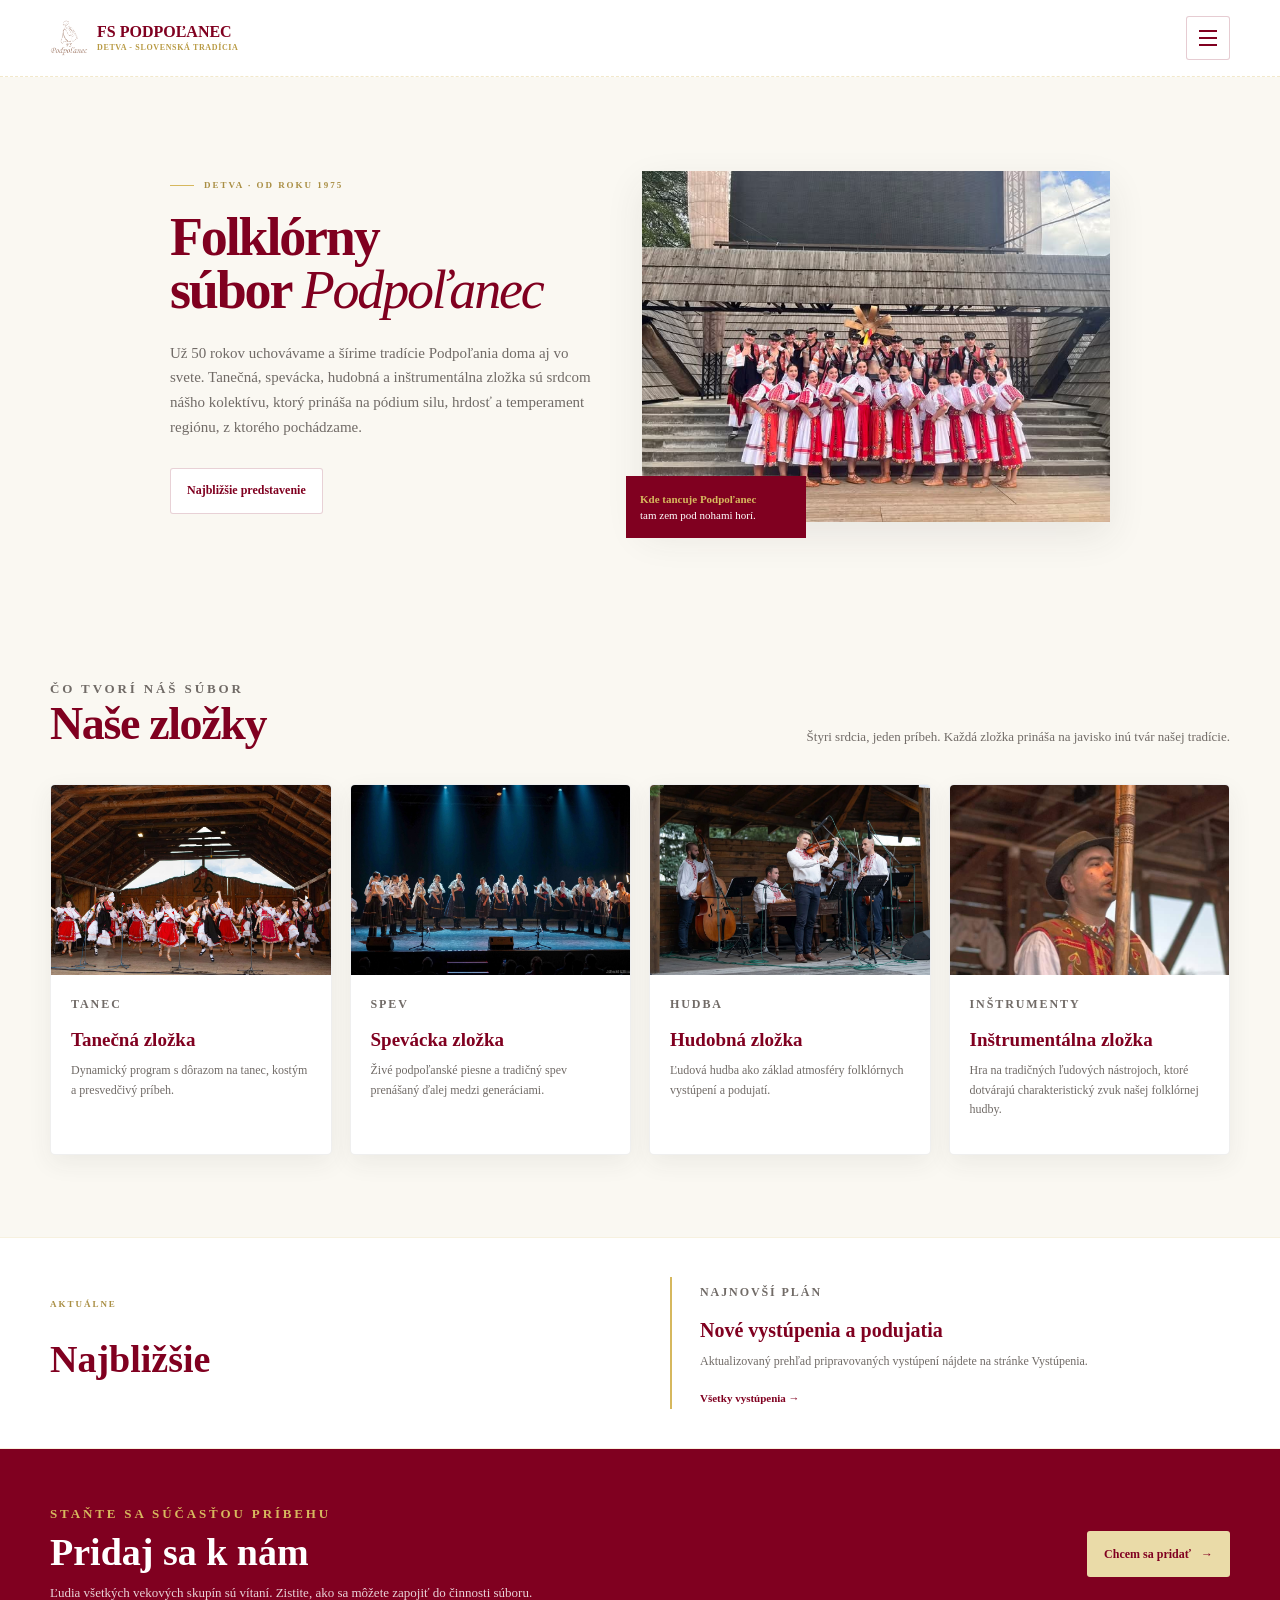
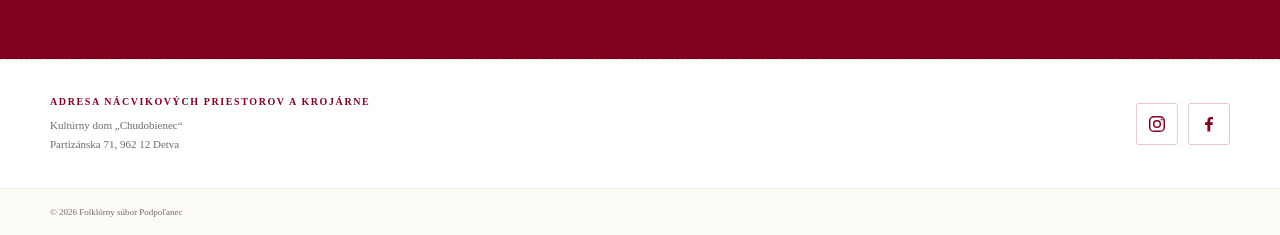
==== commit 4914be4b: "dufam že dokončená stránka" ====
--- a/index.html
+++ b/index.html
@@ -89,11 +89,20 @@
 
     <footer class="site-footer">
       <div class="container footer-inner">
-        <div class="footer-about"><a class="brand" href="index.html"><span class="brand-copy"><span class="brand-name">FS PODPOĽANEC</span><span class="brand-tagline">DETVA - SLOVENSKÁ TRADÍCIA</span></span></a><p>Folklórny súbor Podpoľanec zachováva a živí podpoľanskú tradíciu.</p></div>
-        <div><h2 class="footer-heading">Rýchle odkazy</h2><div class="footer-links"><a href="nase-sluzby.html">Naše služby</a><a href="vystupenia.html">Vystúpenia</a><a href="galeria.html">Galéria</a></div></div>
-        <div><h2 class="footer-heading">Spojte sa s nami</h2><div class="footer-links"><a href="kontakty.html">Kontakty</a><a href="pridaj-sa-k-nam.html">Pridaj sa k nám</a></div></div>
+        <div class="footer-address">
+          <h2 class="footer-heading">Adresa nácvikových priestorov a krojárne</h2>
+          <address><span>Kultúrny dom „Chudobienec“</span><span>Partizánska 71, 962 12 Detva</span></address>
+        </div>
+        <div class="footer-socials" role="group" aria-label="Sociálne siete">
+          <a class="footer-social-link" href="https://www.instagram.com/fspodpolanec/" target="_blank" rel="noopener noreferrer" aria-label="Instagram (otvorí sa na novej karte)">
+            <svg viewBox="0 0 24 24" aria-hidden="true" focusable="false"><rect x="3.25" y="3.25" width="17.5" height="17.5" rx="5" fill="none" stroke="currentColor" stroke-width="1.8"></rect><circle cx="12" cy="12" r="4" fill="none" stroke="currentColor" stroke-width="1.8"></circle><circle cx="17.6" cy="6.6" r="1.1" fill="currentColor"></circle></svg>
+          </a>
+          <a class="footer-social-link" href="https://www.facebook.com/p/FS-Podpoľanec-100071217486162/?locale=sk_SK" target="_blank" rel="noopener noreferrer" aria-label="Facebook (otvorí sa na novej karte)">
+            <svg viewBox="0 0 24 24" aria-hidden="true" focusable="false"><path fill="currentColor" d="M13.5 21v-7.9h2.7l.4-3.1h-3.1V8c0-.9.3-1.6 1.6-1.6h1.7V3.6c-.3 0-1.3-.1-2.5-.1-2.5 0-4.2 1.5-4.2 4.3V10H7.3v3.1h2.8V21h3.4z"></path></svg>
+          </a>
+        </div>
       </div>
-      <div class="footer-bottom"><div class="container footer-bottom-inner"><span>© 2026 Folklórny súbor Podpoľanec</span><span>Podpoľanská tradícia</span></div></div>
+      <div class="footer-bottom"><div class="container footer-bottom-inner"><span>© 2026 Folklórny súbor Podpoľanec</span></div></div>
     </footer>
   </body>
 </html>
--- a/styles.css
+++ b/styles.css
@@ -54,6 +54,7 @@
 }
 
 .header-inner {
+  position: relative;
   display: flex;
   width: min(calc(100% - 48px), var(--content));
   min-height: 76px;
@@ -107,29 +108,42 @@
 }
 
 .primary-navigation {
-  display: flex;
-  height: 76px;
-  align-items: center;
-  justify-content: flex-end;
-  gap: clamp(12px, 1.6vw, 24px);
+  position: absolute;
+  top: 100%;
+  right: 0;
+  display: none;
+  width: min(320px, calc(100vw - 32px));
+  align-items: stretch;
+  flex-direction: column;
+  gap: 0;
+  padding: 8px 16px 16px;
+  border: 1px solid var(--line);
+  background: var(--white);
+  box-shadow: 0 12px 18px rgba(56, 51, 51, 0.08);
+}
+
+.primary-navigation.is-open {
+  display: flex;
 }
 
 .nav-link {
   position: relative;
   display: inline-flex;
-  min-height: 44px;
-  align-items: center;
-  color: var(--muted);
-  font-size: 12px;
+  min-height: 46px;
+  align-items: center;
+  border-bottom: 1px solid rgba(214, 184, 94, 0.18);
+  color: var(--muted);
+  font-size: 14px;
   text-decoration: none;
   white-space: nowrap;
 }
 
 .nav-link::after {
   position: absolute;
-  right: 0;
-  bottom: 7px;
+  right: auto;
+  bottom: 5px;
   left: 0;
+  width: 32px;
   height: 2px;
   background: var(--burgundy);
   content: "";
@@ -150,12 +164,29 @@
 }
 
 .menu-toggle {
-  display: none;
+  display: flex;
+  width: 44px;
+  height: 44px;
+  flex-direction: column;
+  align-items: center;
+  justify-content: center;
+  gap: 5px;
+  border: 1px solid rgba(128, 0, 32, 0.2);
+  border-radius: 3px;
+  background: var(--white);
+  cursor: pointer;
+}
+
+.menu-toggle span {
+  width: 18px;
+  height: 2px;
+  background: var(--burgundy);
 }
 
 .brand:focus-visible,
 .menu-toggle:focus-visible,
 .nav-link:focus-visible,
+.footer-social-link:focus-visible,
 .button:focus-visible,
 .card-link:focus-visible,
 input:focus-visible,
@@ -980,12 +1011,62 @@
 }
 
 .footer-inner {
-  display: grid;
-  min-height: 210px;
-  grid-template-columns: 1.4fr 1fr 1fr;
-  align-items: start;
-  gap: 55px;
-  padding: 42px 0 32px;
+  display: flex;
+  min-height: 128px;
+  align-items: center;
+  justify-content: space-between;
+  gap: 32px;
+  padding: 26px 0;
+}
+
+.footer-address {
+  min-width: 0;
+}
+
+.footer-address .footer-heading {
+  margin-bottom: 8px;
+  line-height: 1.4;
+}
+
+.footer-address address {
+  display: flex;
+  flex-direction: column;
+  gap: 2px;
+  color: var(--muted);
+  font-size: 11px;
+  font-style: normal;
+}
+
+.footer-socials {
+  display: flex;
+  flex: 0 0 auto;
+  align-items: center;
+  gap: 10px;
+}
+
+.footer-social-link {
+  display: inline-grid;
+  width: 42px;
+  height: 42px;
+  flex: 0 0 42px;
+  place-items: center;
+  border: 1px solid rgba(128, 0, 32, 0.2);
+  border-radius: 3px;
+  background: var(--white);
+  color: var(--burgundy);
+  text-decoration: none;
+  transition: background-color 160ms ease, color 160ms ease;
+}
+
+.footer-social-link:hover {
+  background: var(--burgundy);
+  color: var(--white);
+}
+
+.footer-social-link svg {
+  display: block;
+  width: 20px;
+  height: 20px;
 }
 
 .footer-about p {
@@ -1047,14 +1128,6 @@
 @media (max-width: 980px) {
   .header-inner {
     width: min(calc(100% - 32px), var(--content));
-  }
-
-  .primary-navigation {
-    gap: 10px;
-  }
-
-  .nav-link {
-    font-size: 11px;
   }
 
   .card-grid,
@@ -1097,58 +1170,6 @@
     font-size: 7px;
   }
 
-  .menu-toggle {
-    display: flex;
-    width: 44px;
-    height: 44px;
-    flex-direction: column;
-    align-items: center;
-    justify-content: center;
-    gap: 5px;
-    border: 1px solid rgba(128, 0, 32, 0.2);
-    border-radius: 3px;
-    background: var(--white);
-    cursor: pointer;
-  }
-
-  .menu-toggle span {
-    width: 18px;
-    height: 2px;
-    background: var(--burgundy);
-  }
-
-  .primary-navigation {
-    position: absolute;
-    top: 100%;
-    right: 0;
-    left: 0;
-    display: none;
-    height: auto;
-    align-items: stretch;
-    flex-direction: column;
-    gap: 0;
-    padding: 8px 16px 16px;
-    border-bottom: 1px solid var(--line);
-    background: var(--white);
-    box-shadow: 0 12px 18px rgba(56, 51, 51, 0.08);
-  }
-
-  .primary-navigation.is-open {
-    display: flex;
-  }
-
-  .nav-link {
-    min-height: 46px;
-    border-bottom: 1px solid rgba(214, 184, 94, 0.18);
-    font-size: 14px;
-  }
-
-  .nav-link::after {
-    right: auto;
-    bottom: 5px;
-    width: 32px;
-  }
-
   .container,
   .narrow-container,
   .ensembles-inner,
@@ -1217,7 +1238,6 @@
   .gallery-grid,
   .performance-grid,
   .contact-grid,
-  .footer-inner,
   .news-inner,
   .contact-values,
   .join-page-grid {
@@ -1326,7 +1346,22 @@
   }
 
   .footer-inner {
-    gap: 28px;
+    gap: 14px;
+  }
+
+  .footer-address .footer-heading {
+    font-size: 9px;
+    letter-spacing: 0.1em;
+  }
+
+  .footer-socials {
+    gap: 8px;
+  }
+
+  .footer-social-link {
+    width: 38px;
+    height: 38px;
+    flex-basis: 38px;
   }
 
   .footer-bottom-inner {
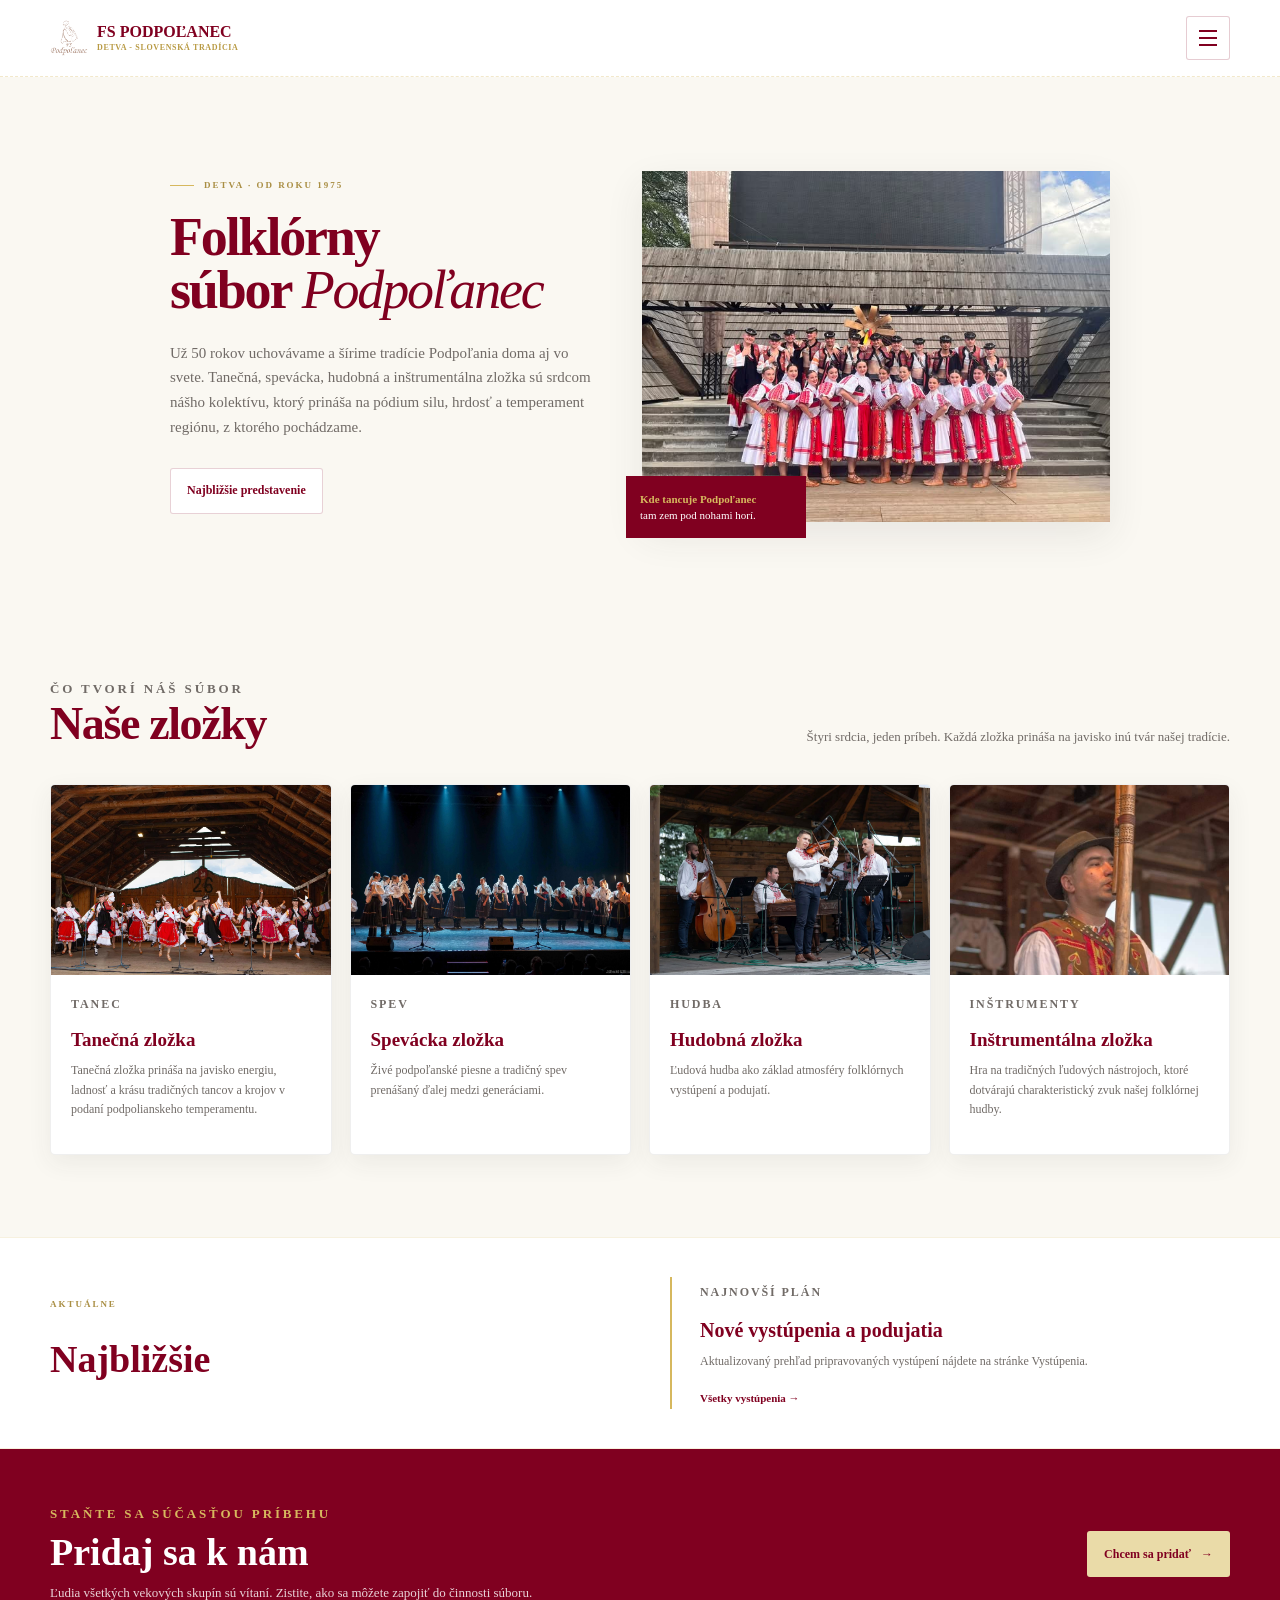
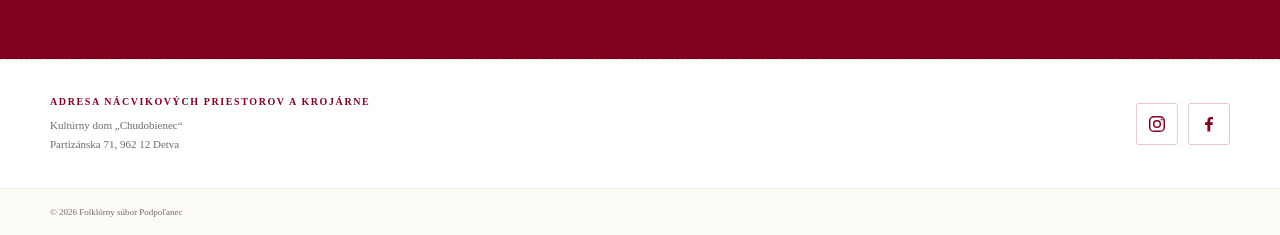
==== commit e221e27c: "DOKONCENE 1." ====
--- a/index.html
+++ b/index.html
@@ -5,6 +5,7 @@
     <meta name="viewport" content="width=device-width, initial-scale=1">
     <meta name="theme-color" content="#faf8f2">
     <title>Folklórny súbor Podpoľanec | Domov</title>
+    <link rel="icon" type="image/png" href="assets/podpolanec_favicon_kruh.png">
     <link rel="stylesheet" href="styles.css">
     <script src="script.js" defer></script>
   </head>
@@ -54,7 +55,7 @@
           <div class="card-grid">
             <article class="card">
               <img class="card-image" src="assets/tanecna-zlozka.jpg" alt="Tanečný pohyb súboru">
-              <div class="card-body"><p class="card-kicker">Tanec</p><h3>Tanečná zložka</h3><p>Dynamický program s dôrazom na tanec, kostým a presvedčivý príbeh.</p></div>
+              <div class="card-body"><p class="card-kicker">Tanec</p><h3>Tanečná zložka</h3><p>Tanečná zložka prináša na javisko energiu, ladnosť a krásu tradičných tancov a krojov v podaní podpolianskeho temperamentu.</p></div>
             </article>
             <article class="card">
               <img class="card-image" src="assets/spevacka%20zložka.jpg" alt="Vystúpenie folklórneho súboru">
--- a/styles.css
+++ b/styles.css
@@ -1005,6 +1005,59 @@
   font-size: 9px;
 }
 
+.form-status {
+  margin: 0;
+  color: var(--burgundy);
+  font-size: 12px;
+}
+
+.form-status:empty {
+  display: none;
+}
+
+.form-status[data-state="pending"] {
+  color: var(--muted);
+}
+
+.form-actions button:disabled {
+  cursor: wait;
+  opacity: 0.65;
+}
+
+.form-confirmation {
+  width: min(92vw, 460px);
+  max-width: none;
+  padding: 32px;
+  border: 1px solid var(--gold);
+  border-radius: 4px;
+  background: var(--burgundy);
+  box-shadow: 0 20px 60px rgba(0, 0, 0, 0.35);
+  color: var(--white);
+  text-align: center;
+}
+
+.form-confirmation::backdrop {
+  background: rgba(15, 13, 12, 0.78);
+}
+
+.form-confirmation p {
+  margin: 0 0 24px;
+  color: inherit;
+  font-size: 16px;
+}
+
+.form-confirmation-close {
+  border-color: var(--white);
+  background: var(--white);
+  color: var(--burgundy);
+  cursor: pointer;
+}
+
+.form-confirmation-close:hover {
+  background: var(--cream);
+  transform: translateY(-1px);
+}
+
 .site-footer {
   background: var(--white);
   border-top: 1px dashed rgba(214, 184, 94, 0.32);
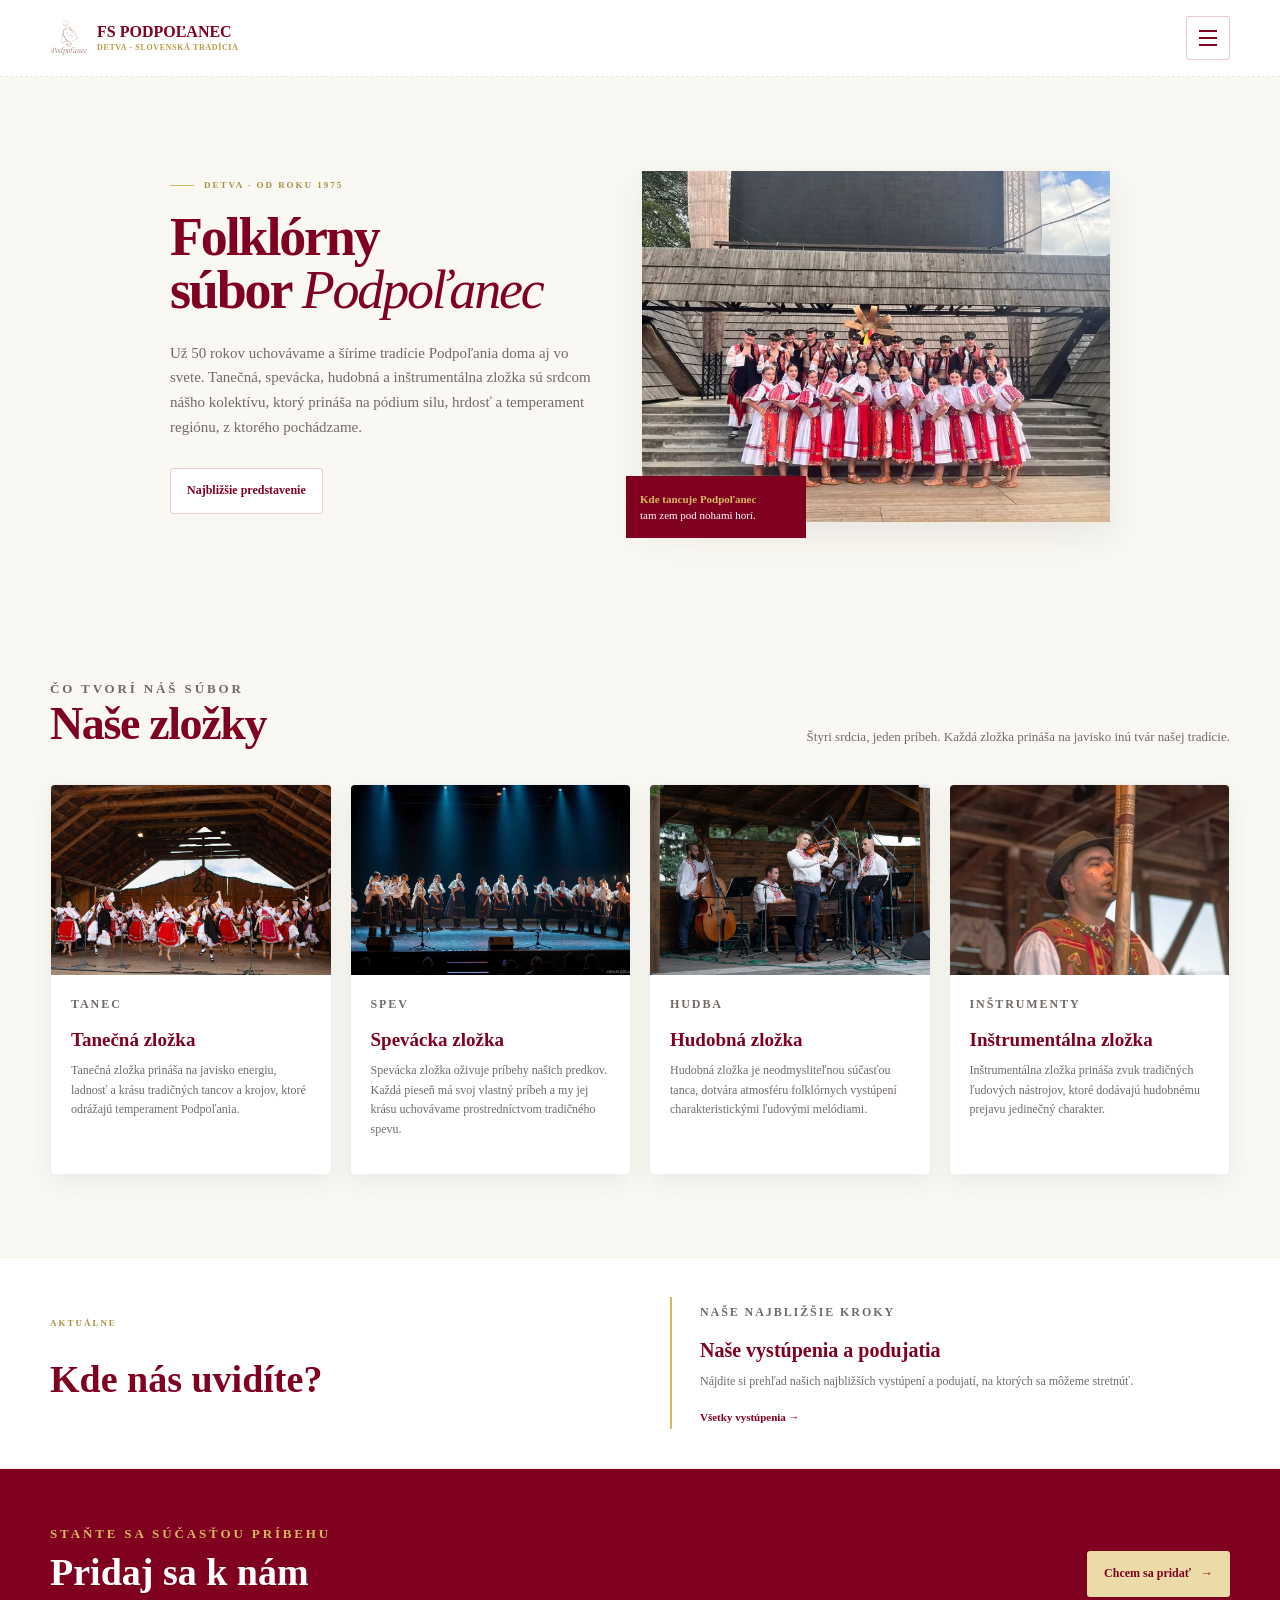
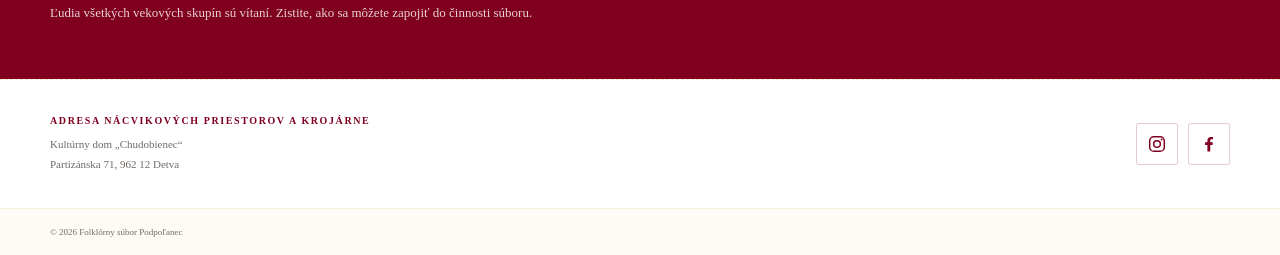
==== commit ded54965: "hotovo" ====
--- a/index.html
+++ b/index.html
@@ -55,19 +55,19 @@
           <div class="card-grid">
             <article class="card">
               <img class="card-image" src="assets/tanecna-zlozka.jpg" alt="Tanečný pohyb súboru">
-              <div class="card-body"><p class="card-kicker">Tanec</p><h3>Tanečná zložka</h3><p>Tanečná zložka prináša na javisko energiu, ladnosť a krásu tradičných tancov a krojov v podaní podpolianskeho temperamentu.</p></div>
+              <div class="card-body"><p class="card-kicker">Tanec</p><h3>Tanečná zložka</h3><p>Tanečná zložka prináša na javisko energiu, ladnosť a krásu tradičných tancov a krojov, ktoré odrážajú temperament Podpoľania.</p></div>
             </article>
             <article class="card">
               <img class="card-image" src="assets/spevacka%20zložka.jpg" alt="Vystúpenie folklórneho súboru">
-              <div class="card-body"><p class="card-kicker">Spev</p><h3>Spevácka zložka</h3><p>Živé podpoľanské piesne a tradičný spev prenášaný ďalej medzi generáciami.</p></div>
+              <div class="card-body"><p class="card-kicker">Spev</p><h3>Spevácka zložka</h3><p>Spevácka zložka oživuje príbehy našich predkov. Každá pieseň má svoj vlastný príbeh a my jej krásu uchovávame prostredníctvom tradičného spevu.</p></div>
             </article>
             <article class="card">
               <img class="card-image" src="assets/hudobna%20zložka.jpg" alt="Folklórny hudobný program">
-              <div class="card-body"><p class="card-kicker">Hudba</p><h3>Hudobná zložka</h3><p>Ľudová hudba ako základ atmosféry folklórnych vystúpení a podujatí.</p></div>
+              <div class="card-body"><p class="card-kicker">Hudba</p><h3>Hudobná zložka</h3><p>Hudobná zložka je neodmysliteľnou súčasťou tanca, dotvára atmosféru folklórnych vystúpení charakteristickými ľudovými melódiami.</p></div>
             </article>
             <article class="card">
               <img class="card-image" src="assets/inštrumentálna.jpg?v=1" alt="Hudobník s tradičnou fajfkou na vystúpení">
-              <div class="card-body"><p class="card-kicker">INŠTRUMENTY</p><h3>Inštrumentálna zložka</h3><p>Hra na tradičných ľudových nástrojoch, ktoré dotvárajú charakteristický zvuk našej folklórnej hudby.</p></div>
+              <div class="card-body"><p class="card-kicker">INŠTRUMENTY</p><h3>Inštrumentálna zložka</h3><p>Inštrumentálna zložka prináša zvuk tradičných ľudových nástrojov, ktoré dodávajú hudobnému prejavu jedinečný charakter.</p></div>
             </article>
           </div>
         </div>
@@ -75,8 +75,8 @@
 
       <section class="news-strip">
         <div class="container news-inner">
-          <div class="news-title"><p class="section-kicker">Aktuálne</p><h2>Najbližšie</h2></div>
-          <article class="news-feature"><p class="card-kicker">Najnovší plán</p><h3>Nové vystúpenia a podujatia</h3><p>Aktualizovaný prehľad pripravovaných vystúpení nájdete na stránke Vystúpenia.</p><a class="card-link" href="vystupenia.html">Všetky vystúpenia →</a></article>
+          <div class="news-title"><p class="section-kicker">Aktuálne</p><h2>Kde nás uvidíte?</h2></div>
+          <article class="news-feature"><p class="card-kicker">NAŠE NAJBLIŽŠIE KROKY</p><h3>Naše vystúpenia a podujatia</h3><p>Nájdite si prehľad našich najbližších vystúpení a podujatí, na ktorých sa môžeme stretnúť.</p><a class="card-link" href="vystupenia.html">Všetky vystúpenia →</a></article>
         </div>
       </section>
 
--- a/styles.css
+++ b/styles.css
@@ -905,8 +905,27 @@
   align-items: start;
 }
 
+.join-copy .page-title {
+  font-size: 62px;
+}
+
+.join-copy .page-intro {
+  margin-top: 24px;
+}
+
+.join-subtitle {
+  margin: 32px 0 8px;
+  color: var(--burgundy);
+  font-size: 26px;
+}
+
+.join-form-column {
+  display: grid;
+  gap: 16px;
+}
+
 .join-benefits {
-  margin: 28px 0 0;
+  margin: 18px 0 0;
   padding: 0;
   list-style: none;
 }
@@ -925,6 +944,16 @@
   color: var(--burgundy);
   content: "✓";
   font-weight: 700;
+}
+
+.join-motivational {
+  margin: 24px 0 22px;
+  border-top: 1px solid rgba(214, 184, 94, 0.38);
+  padding-top: 14px;
+  color: var(--burgundy);
+  font-size: 12px;
+  font-style: italic;
+  line-height: 1.5;
 }
 
 .form-card {
@@ -1017,6 +1046,20 @@
 
 .form-status[data-state="pending"] {
   color: var(--muted);
+}
+
+.form-status[data-state="success"],
+.form-status[data-state="error"] {
+  margin: 0;
+  padding: 18px 20px;
+  border: 1px solid #8e1623;
+  border-radius: 6px;
+  background: #b42332;
+  box-shadow: var(--shadow);
+  color: var(--white);
+  font-size: 15px;
+  font-weight: 700;
+  text-align: center;
 }
 
 .form-actions button:disabled {
@@ -1380,6 +1423,10 @@
     gap: 36px;
   }
 
+  .join-copy .page-title {
+    font-size: clamp(38px, 11vw, 48px);
+  }
+
   .form-card {
     padding: 24px 18px;
   }
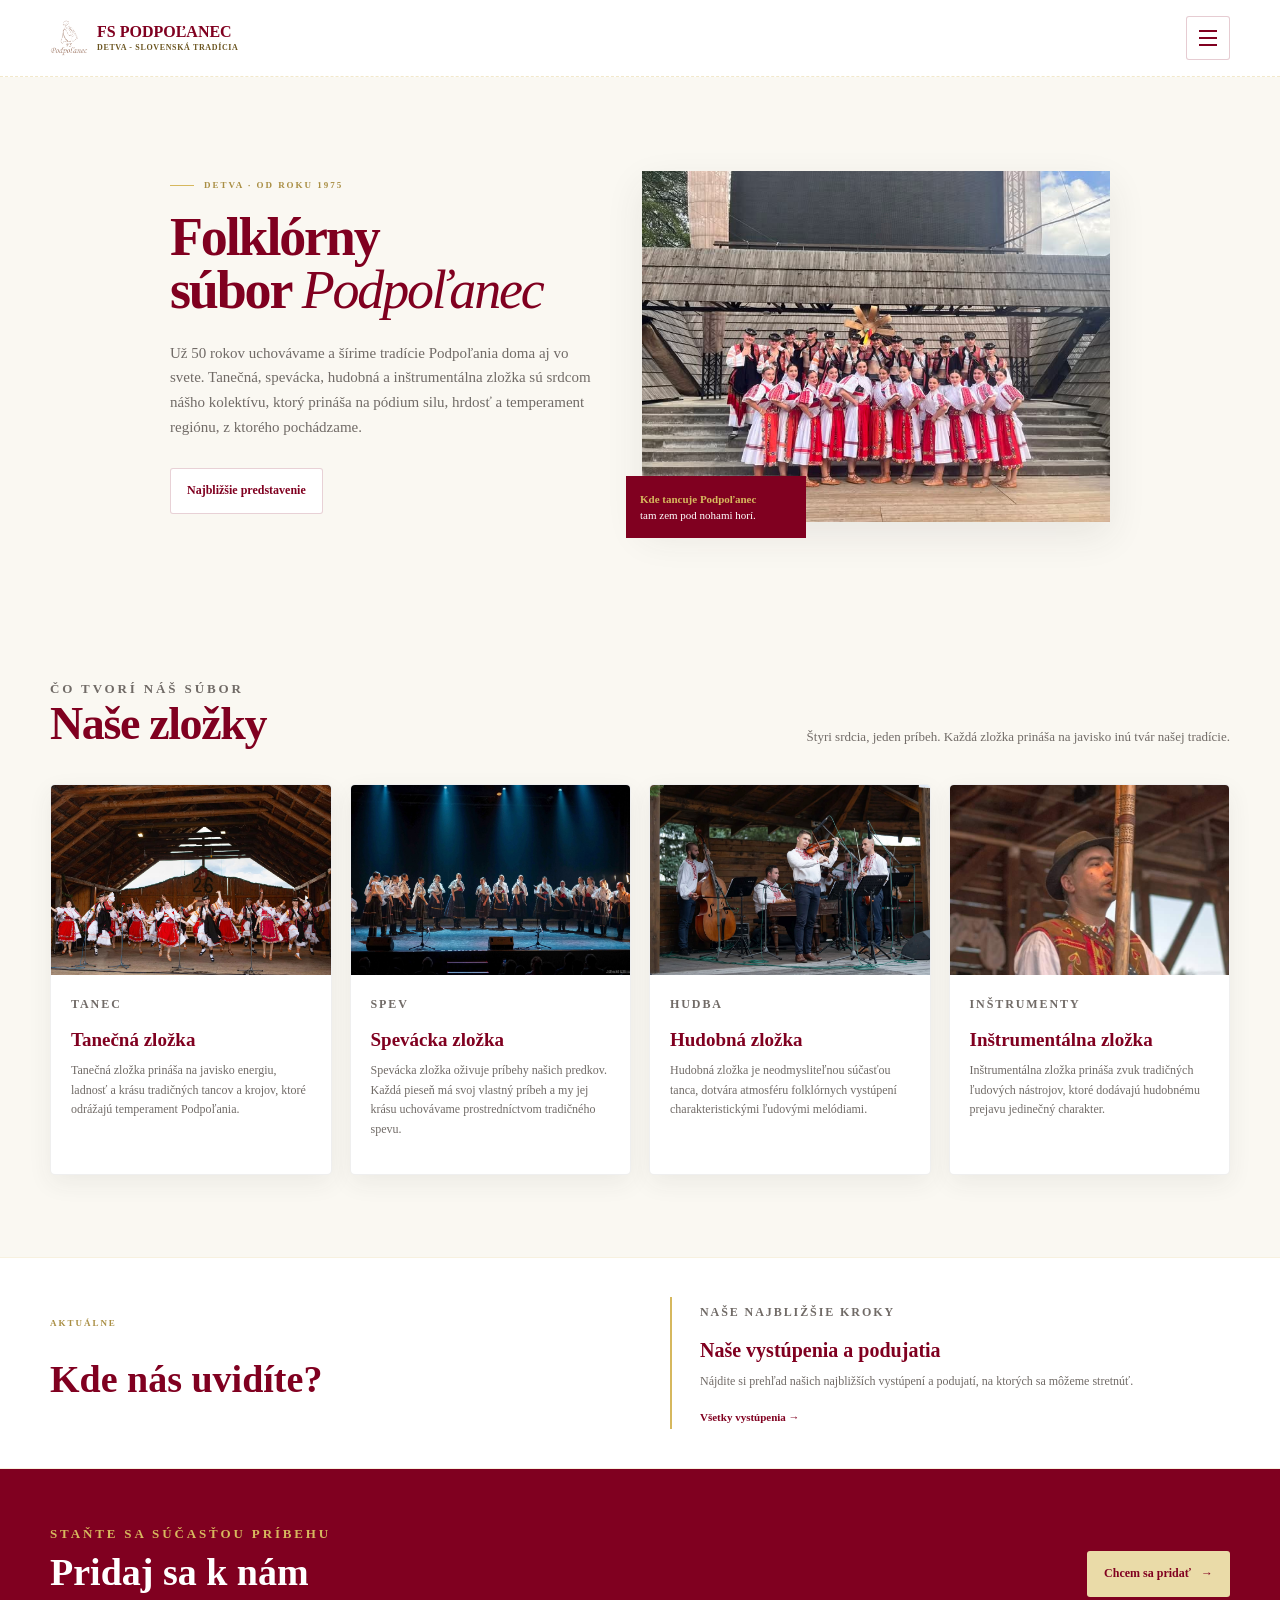
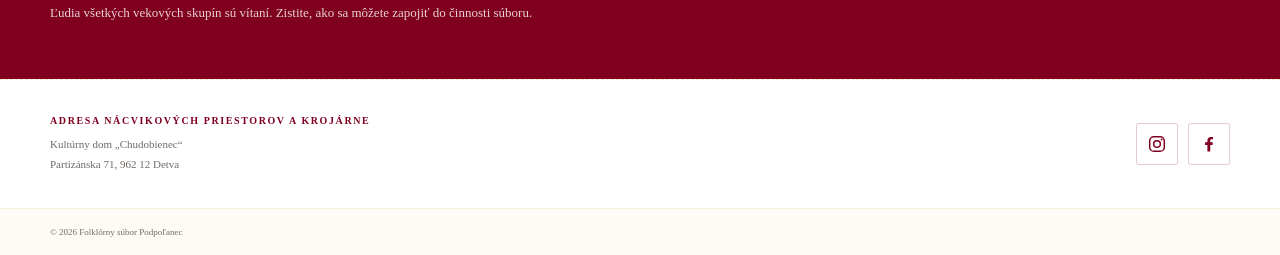
==== commit f5dc81b1: "HOTOVO" ====
--- a/index.html
+++ b/index.html
@@ -13,7 +13,7 @@
     <header class="site-header">
       <div class="header-inner">
         <a class="brand" href="index.html" aria-label="Folklórny súbor Podpoľanec, domov">
-          <img class="brand-logo" src="assets/logo_podpolanec_nalepka.png" alt="FS Podpoľanec" width="38" height="38">
+          <img class="brand-logo" src="assets/logo_podpolanec_nalepka.png" alt="" width="38" height="38">
           <span class="brand-copy"><span class="brand-name">FS PODPOĽANEC</span><span class="brand-tagline">DETVA - SLOVENSKÁ TRADÍCIA</span></span>
         </a>
         <button class="menu-toggle" type="button" aria-label="Otvoriť navigáciu" aria-expanded="false" aria-controls="primary-navigation"><span></span><span></span><span></span></button>
@@ -40,7 +40,7 @@
             </div>
           </div>
           <div class="hero-media">
-            <img src="assets/foto%20domov.jpg" alt="Folklórny súbor na vystúpení">
+            <img src="assets/foto%20domov.jpg" alt="Členovia FS Podpoľanec v červených krojoch na spoločnej fotografii pred javiskom">
             <p class="hero-caption"><strong>Kde tancuje Podpoľanec</strong><br>tam zem pod nohami horí.</p>
           </div>
         </div>
@@ -54,19 +54,19 @@
           </div>
           <div class="card-grid">
             <article class="card">
-              <img class="card-image" src="assets/tanecna-zlozka.jpg" alt="Tanečný pohyb súboru">
+              <img class="card-image" src="assets/tanecna-zlozka.jpg" alt="Tanečníci súboru v červených krojoch počas skupinového tanca">
               <div class="card-body"><p class="card-kicker">Tanec</p><h3>Tanečná zložka</h3><p>Tanečná zložka prináša na javisko energiu, ladnosť a krásu tradičných tancov a krojov, ktoré odrážajú temperament Podpoľania.</p></div>
             </article>
             <article class="card">
-              <img class="card-image" src="assets/spevacka%20zložka.jpg" alt="Vystúpenie folklórneho súboru">
+              <img class="card-image" src="assets/spevacka%20zložka.jpg" alt="Speváčky FS Podpoľanec v krojoch počas vystúpenia na javisku">
               <div class="card-body"><p class="card-kicker">Spev</p><h3>Spevácka zložka</h3><p>Spevácka zložka oživuje príbehy našich predkov. Každá pieseň má svoj vlastný príbeh a my jej krásu uchovávame prostredníctvom tradičného spevu.</p></div>
             </article>
             <article class="card">
-              <img class="card-image" src="assets/hudobna%20zložka.jpg" alt="Folklórny hudobný program">
+              <img class="card-image" src="assets/hudobna%20zložka.jpg" alt="Hudobníci súboru hrajú na husliach, kontrabase a ďalších nástrojoch počas vystúpenia">
               <div class="card-body"><p class="card-kicker">Hudba</p><h3>Hudobná zložka</h3><p>Hudobná zložka je neodmysliteľnou súčasťou tanca, dotvára atmosféru folklórnych vystúpení charakteristickými ľudovými melódiami.</p></div>
             </article>
             <article class="card">
-              <img class="card-image" src="assets/inštrumentálna.jpg?v=1" alt="Hudobník s tradičnou fajfkou na vystúpení">
+              <img class="card-image" src="assets/inštrumentálna.jpg?v=1" alt="Hráč na fujare v tradičnom kroji počas vystúpenia">
               <div class="card-body"><p class="card-kicker">INŠTRUMENTY</p><h3>Inštrumentálna zložka</h3><p>Inštrumentálna zložka prináša zvuk tradičných ľudových nástrojov, ktoré dodávajú hudobnému prejavu jedinečný charakter.</p></div>
             </article>
           </div>
--- a/styles.css
+++ b/styles.css
@@ -100,7 +100,7 @@
 }
 
 .brand-tagline {
-  color: #b89a43;
+  color: #6b5520;
   font-size: 8px;
   font-weight: 700;
   letter-spacing: 0.08em;
@@ -183,16 +183,8 @@
   background: var(--burgundy);
 }
 
-.brand:focus-visible,
-.menu-toggle:focus-visible,
-.nav-link:focus-visible,
-.footer-social-link:focus-visible,
-.button:focus-visible,
-.card-link:focus-visible,
-input:focus-visible,
-select:focus-visible,
-textarea:focus-visible {
-  outline: 2px solid var(--gold);
+:focus-visible {
+  outline: 3px solid var(--burgundy);
   outline-offset: 3px;
 }
 
@@ -820,12 +812,6 @@
   cursor: pointer;
 }
 
-.gallery-open:focus-visible,
-.gallery-lightbox-close:focus-visible {
-  outline: 2px solid var(--gold);
-  outline-offset: 3px;
-}
-
 .performance-grid {
   grid-template-columns: repeat(3, minmax(0, 1fr));
 }
@@ -1010,7 +996,6 @@
   background: var(--white);
   color: var(--text);
   padding: 12px 13px;
-  outline: none;
 }
 
 .field textarea {
